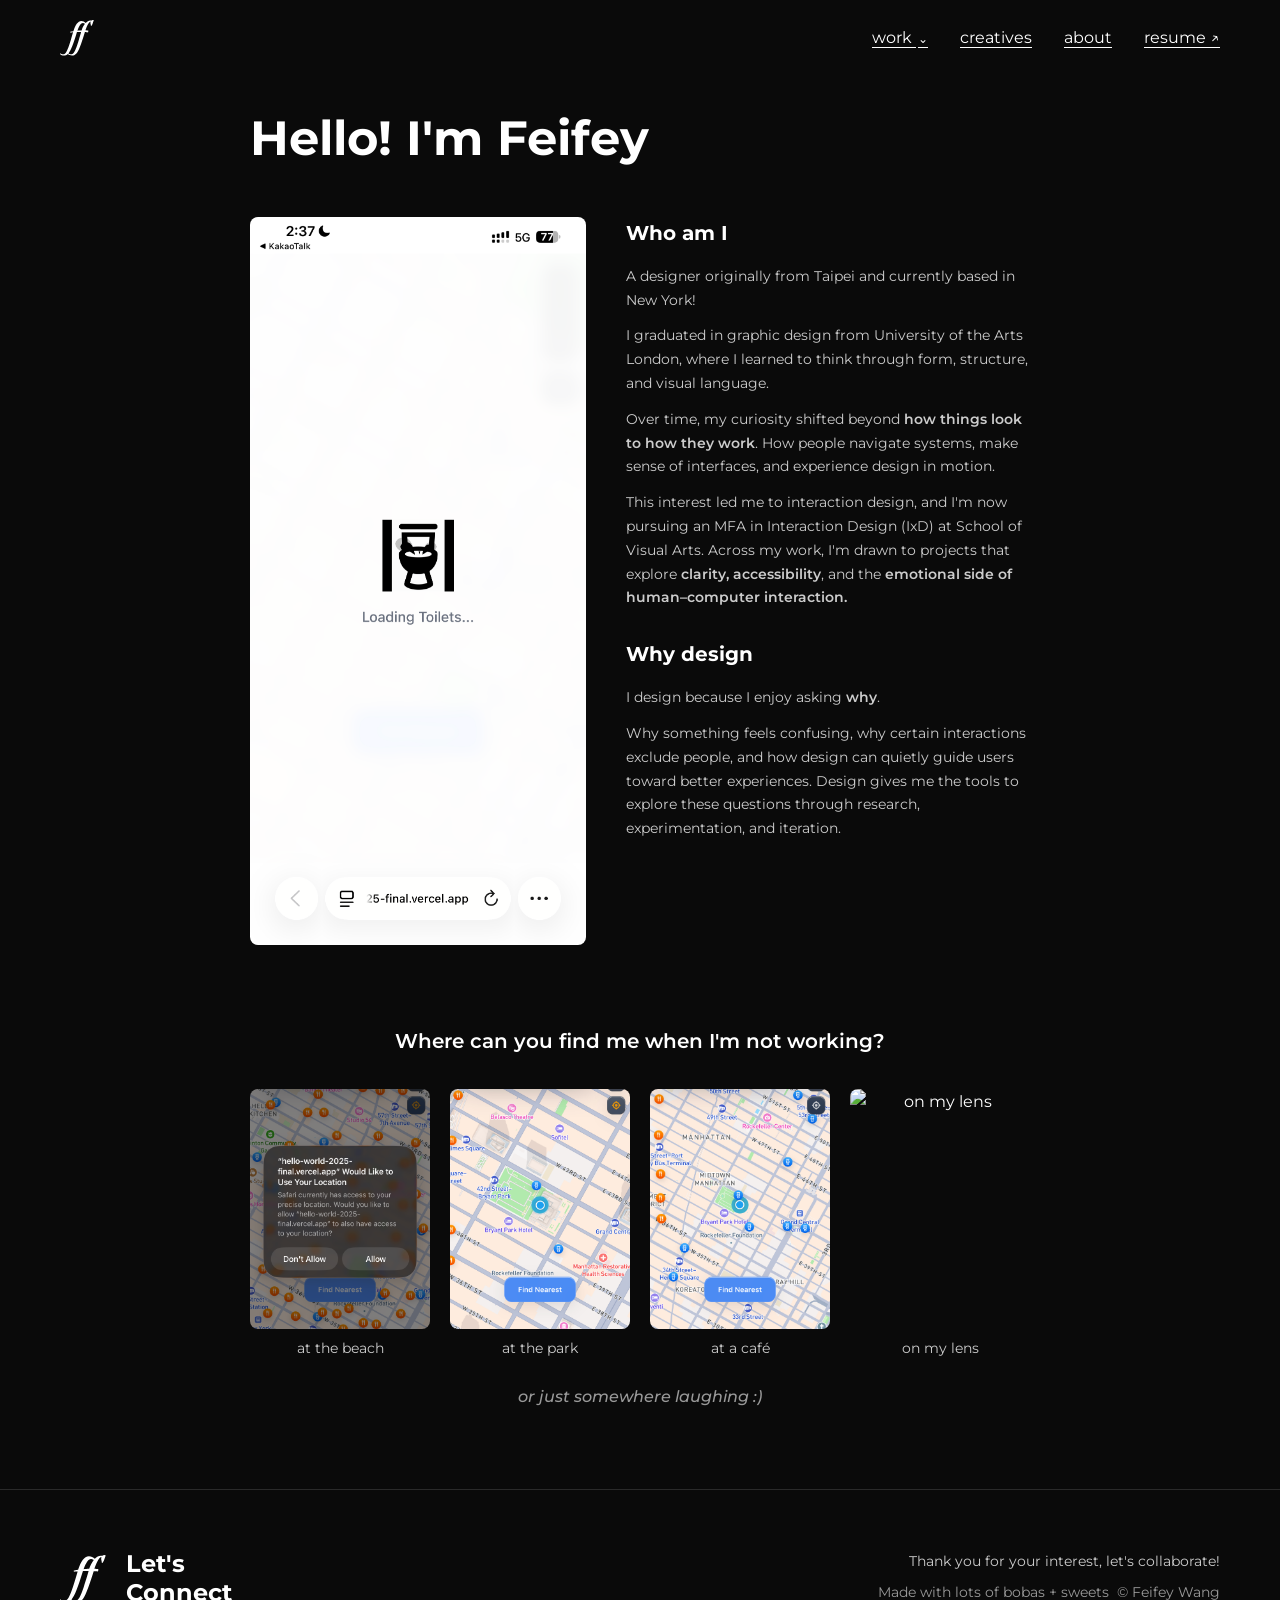
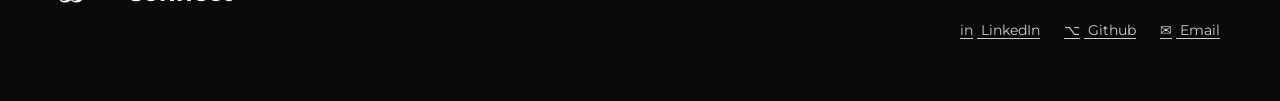
==== about.html @ dd82bda0 "Move site files to repo root for GitHub Pages deployment" ====
<!DOCTYPE html>
<html lang="en">
<head>
  <meta charset="UTF-8">
  <meta name="viewport" content="width=device-width, initial-scale=1.0">
  <title>About — Feifey Wang</title>
  <link rel="icon" href="重用/ff.svg">
  <link rel="apple-touch-icon" href="重用/ff.svg">
  <link rel="preconnect" href="https://fonts.googleapis.com">
  <link rel="preconnect" href="https://fonts.gstatic.com" crossorigin>
  <link href="https://fonts.googleapis.com/css2?family=Montserrat:wght@300;400;500;600;700&display=swap" rel="stylesheet">
  <link rel="stylesheet" href="style.css">
</head>
<body class="page-about">

  <!-- ======================== NAV ======================== -->
  <nav class="nav">
    <a href="index.html" class="nav-logo">
      <img src="重用/ff.svg" alt="Feifey Wang logo">
    </a>
    <div class="nav-links">
      <div class="nav-dropdown">
        <a href="index.html#works" class="nav-link dropdown-trigger">work <span class="dropdown-arrow">&#8964;</span></a>
        <div class="dropdown-menu">
          <div class="dropdown-menu-inner">
            <a href="toiletdeliveryapp.html">Toilet Delivery</a>
            <a href="industrious.html">Industrious</a>
            <a href="wellcomecollection.html">Wellcome Collection</a>
          </div>
        </div>
      </div>
      <a href="creatives.html" class="nav-link">creatives</a>
      <a href="about.html" class="nav-link">about</a>
      <a href="assets/Feifey_Wang_Resume_Interaction.pdf" class="nav-link" target="_blank" rel="noopener noreferrer">resume ↗</a>
    </div>
  </nav>

  <!-- ======================== MAIN ======================== -->
  <main class="about-main">

    <!-- Hero -->
    <section class="about-hero">
      <h1 class="about-hero-title">Hello! I'm Feifey</h1>
      <div class="about-hero-content">
        <div class="about-photo">
          <img src="重用/IMG_4001.PNG" alt="Feifey Wang portrait">
        </div>
        <div class="about-bio">
          <h2 class="about-section-heading">Who am I</h2>
          <p>A designer originally from Taipei and currently based in New York!</p>
          <p>I graduated in graphic design from University of the Arts London, where I learned to think through form, structure, and visual language.</p>
          <p>Over time, my curiosity shifted beyond <strong>how things look to how they work</strong>. How people navigate systems, make sense of interfaces, and experience design in motion.</p>
          <p>This interest led me to interaction design, and I'm now pursuing an MFA in Interaction Design (IxD) at School of Visual Arts. Across my work, I'm drawn to projects that explore <strong>clarity, accessibility</strong>, and the <strong>emotional side of human–computer interaction.</strong></p>

          <h2 class="about-section-heading">Why design</h2>
          <p>I design because I enjoy asking <strong>why</strong>.</p>
          <p>Why something feels confusing, why certain interactions exclude people, and how design can quietly guide users toward better experiences. Design gives me the tools to explore these questions through research, experimentation, and iteration.</p>
        </div>
      </div>
    </section>

    <!-- Where can you find me -->
    <section class="about-lifestyle">
      <h2 class="about-lifestyle-heading">Where can you find me when I'm not working?</h2>
      <div class="about-lifestyle-grid">
        <div class="about-lifestyle-item">
          <img src="重用/IMG_4002.PNG" alt="at the beach">
          <p>at the beach</p>
        </div>
        <div class="about-lifestyle-item">
          <img src="重用/IMG_4004.PNG" alt="at the park">
          <p>at the park</p>
        </div>
        <div class="about-lifestyle-item">
          <img src="重用/IMG_4005.PNG" alt="at a café">
          <p>at a café</p>
        </div>
        <div class="about-lifestyle-item">
          <img src="重用/IMG_4006.PNG" alt="on my lens">
          <p>on my lens</p>
        </div>
      </div>
      <p class="about-lifestyle-tagline">or just somewhere laughing :)</p>
    </section>

  </main>

  <!-- ======================== FOOTER ======================== -->
  <footer class="footer">
    <div class="footer-left">
      <img src="重用/ff.svg" alt="Feifey Wang logo" class="footer-logo">
      <h2 class="footer-heading">Let's<br>Connect</h2>
    </div>
    <div class="footer-right">
      <p class="footer-text">Thank you for your interest, let's collaborate!</p>
      <p class="footer-credit">Made with lots of bobas + sweets &nbsp;© Feifey Wang</p>
      <div class="footer-links">
        <a href="https://www.linkedin.com/in/feifey-wang/" target="_blank" rel="noopener noreferrer">
          <span class="footer-link-icon">in</span> LinkedIn
        </a>
        <a href="https://github.com/feifeywang" target="_blank" rel="noopener noreferrer">
          <span class="footer-link-icon">⌥</span> Github
        </a>
        <a href="mailto:cwang54@sva.edu">
          <span class="footer-link-icon">✉</span> Email
        </a>
      </div>
    </div>
  </footer>

</body>
</html>
---- style.css ----
/* ============================================
   DESIGN SYSTEM — CSS Variables
   ============================================ */

:root {
  --bg-primary: #0a0a0a;
  --bg-secondary: #111111;
  --text-primary: #ffffff;
  --text-secondary: #cccccc;
  --text-muted: #999999;
  --accent-blue: #1a1ab8;
  --accent-blue-hover: #2424d4;
  --link-color: #ffffff;
  --card-bg: #1a1a1a;
  --card-border: #2a2a2a;

  --font-primary: 'Montserrat', sans-serif;
  --radius: 8px;
  --radius-pill: 999px;
  --max-width: 900px;
  --side-padding: 60px;
  --section-gap: 80px;
}


/* ============================================
   RESET & BASE
   ============================================ */

*, *::before, *::after {
  margin: 0;
  padding: 0;
  box-sizing: border-box;
}

html {
  scroll-behavior: smooth;
}

body {
  font-family: var(--font-primary);
  background-color: var(--bg-primary);
  color: var(--text-primary);
  font-size: 16px;
  line-height: 1.6;
  -webkit-font-smoothing: antialiased;
  -moz-osx-font-smoothing: grayscale;
}

a {
  color: var(--link-color);
  text-decoration: none;
}

img {
  max-width: 100%;
  height: auto;
  display: block;
}

strong {
  font-weight: 600;
}


/* ============================================
   NAVIGATION
   ============================================ */

.nav {
  position: fixed;
  top: 0;
  left: 0;
  right: 0;
  z-index: 1000;
  display: flex;
  align-items: center;
  justify-content: space-between;
  padding: 20px var(--side-padding);
  background-color: transparent;
  transition: background-color 0.3s ease;
}

.nav-logo img {
  height: 36px;
  width: auto;
  /* SVG is already white, no filter needed */
}

.nav-links {
  display: flex;
  align-items: center;
  gap: 32px;
}

.nav-link {
  font-size: 16px;
  font-weight: 400;
  color: var(--text-primary);
  text-decoration: underline;
  text-underline-offset: 4px;
  transition: color 0.2s ease;
}

.nav-link:hover {
  color: var(--accent-blue);
}

/* Dropdown */
.nav-dropdown {
  position: relative;
}

.dropdown-trigger {
  cursor: pointer;
}

.dropdown-arrow {
  font-size: 12px;
  margin-left: 2px;
}

.dropdown-menu {
  visibility: hidden;
  opacity: 0;
  position: absolute;
  top: 100%;
  right: 0;
  padding-top: 12px; /* invisible bridge so hover doesn't break */
  z-index: 1001;
  transition: opacity 0.2s ease, visibility 0.2s ease;
}

.dropdown-menu-inner {
  background-color: var(--bg-secondary);
  border: 1px solid var(--card-border);
  border-radius: var(--radius);
  padding: 8px 0;
  min-width: 180px;
}

.nav-dropdown:hover .dropdown-menu {
  visibility: visible;
  opacity: 1;
}

.dropdown-menu a {
  display: block;
  padding: 10px 20px;
  font-size: 14px;
  color: var(--text-primary);
  transition: background-color 0.2s ease;
}

.dropdown-menu a:hover {
  background-color: var(--card-bg);
}


/* ============================================
   HERO
   ============================================ */

.hero {
  min-height: 100vh;
  display: flex;
  align-items: center;
  padding: 0 var(--side-padding);
}

.hero-content {
  max-width: var(--max-width);
  width: 100%;
}

.hero-greeting {
  font-size: 28px;
  font-weight: 400;
  color: var(--text-secondary);
  margin-bottom: 8px;
}

.hero-name {
  font-size: 80px;
  font-weight: 700;
  color: var(--accent-blue);
  line-height: 1.1;
  margin-bottom: 24px;
}

.hero-tagline {
  font-size: 30px;
  font-weight: 400;
  color: var(--text-primary);
  margin-bottom: 20px;
  line-height: 1.4;
}

.hero-description {
  font-size: 24px;
  font-weight: 300;
  color: var(--text-secondary);
  line-height: 1.5;
}


/* ============================================
   WORKS / PROJECT CARDS
   ============================================ */

.works {
  max-width: var(--max-width);
  margin: 0 auto;
  padding: 0 var(--side-padding) var(--section-gap);
  display: flex;
  flex-direction: column;
  gap: var(--section-gap);
}

.project-card {
  display: grid;
  grid-template-columns: 60% 1fr;
  gap: 60px;
  align-items: center;
}

.project-card-image img {
  width: 100%;
  border-radius: var(--radius);
  transition: transform 0.3s ease;
}

.project-card-image:hover img {
  transform: scale(1.02);
}

.project-card-info {
  display: flex;
  flex-direction: column;
  gap: 12px;
}

.project-card-title a {
  font-size: 32px;
  font-weight: 700;
  color: var(--accent-blue);
  text-decoration: none;
  transition: opacity 0.2s ease;
}

.project-card-title a:hover {
  opacity: 0.8;
}

.project-card-description {
  font-size: 14px;
  font-weight: 400;
  color: var(--text-secondary);
  line-height: 1.7;
}

.project-card-meta {
  font-size: 14px;
  font-weight: 500;
  color: var(--text-muted);
}

.project-card-link {
  font-size: 14px;
  font-weight: 500;
  color: var(--text-primary);
  text-decoration: none;
  transition: opacity 0.2s ease;
}

.project-card-link:hover {
  opacity: 0.7;
}


/* ============================================
   FOOTER
   ============================================ */

.footer {
  display: flex;
  justify-content: space-between;
  align-items: flex-start;
  padding: 60px var(--side-padding);
  border-top: 1px solid var(--card-border);
}

.footer-left {
  display: flex;
  align-items: center;
  gap: 20px;
}

.footer-logo {
  height: 48px;
  width: auto;
  /* SVG is already white, no filter needed */
}

.footer-heading {
  font-size: 24px;
  font-weight: 700;
  line-height: 1.2;
}

.footer-right {
  text-align: right;
  display: flex;
  flex-direction: column;
  gap: 8px;
}

.footer-text {
  font-size: 14px;
  font-weight: 400;
  color: var(--text-secondary);
}

.footer-credit {
  font-size: 14px;
  font-weight: 400;
  color: var(--text-muted);
}

.footer-links {
  display: flex;
  gap: 24px;
  justify-content: flex-end;
  margin-top: 8px;
}

.footer-links a {
  font-size: 14px;
  font-weight: 400;
  color: var(--text-secondary);
  text-decoration: underline;
  text-underline-offset: 3px;
  transition: color 0.2s ease;
}

.footer-links a:hover {
  color: var(--text-primary);
}

.footer-link-icon {
  margin-right: 4px;
}


/* ============================================
   ABOUT PAGE
   ============================================ */

.page-about {
  display: flex;
  flex-direction: column;
  min-height: 100vh;
}

.about-main {
  flex: 1;
  padding-top: 100px;
}

.about-hero {
  max-width: var(--max-width);
  margin: 0 auto;
  padding: 0 var(--side-padding) var(--section-gap);
}

.about-hero-title {
  font-size: 48px;
  font-weight: 700;
  margin-bottom: 40px;
}

.about-hero-content {
  display: grid;
  grid-template-columns: 1fr 1.2fr;
  gap: 40px;
  align-items: start;
}

.about-photo img {
  width: 100%;
  border-radius: var(--radius);
}

.about-bio {
  display: flex;
  flex-direction: column;
  gap: 12px;
}

.about-bio p {
  font-size: 14px;
  color: var(--text-secondary);
  line-height: 1.7;
}

.about-section-heading {
  font-size: 20px;
  font-weight: 700;
  color: var(--text-primary);
  margin-top: 16px;
  margin-bottom: 4px;
}

.about-section-heading:first-child {
  margin-top: 0;
}

/* Lifestyle section */
.about-lifestyle {
  max-width: var(--max-width);
  margin: 0 auto;
  padding: 0 var(--side-padding) var(--section-gap);
  text-align: center;
}

.about-lifestyle-heading {
  font-size: 20px;
  font-weight: 600;
  margin-bottom: 32px;
}

.about-lifestyle-grid {
  display: grid;
  grid-template-columns: repeat(4, 1fr);
  gap: 20px;
  margin-bottom: 24px;
}

.about-lifestyle-item img {
  width: 100%;
  aspect-ratio: 3 / 4;
  object-fit: cover;
  border-radius: var(--radius);
  margin-bottom: 8px;
}

.about-lifestyle-item p {
  font-size: 14px;
  color: var(--text-secondary);
}

.about-lifestyle-tagline {
  font-size: 16px;
  font-weight: 500;
  color: var(--text-muted);
  font-style: italic;
}


/* ============================================
   CASE STUDY — SHARED STYLES
   ============================================ */

.page-casestudy {
  display: flex;
  flex-direction: column;
  min-height: 100vh;
}

.casestudy-body {
  display: flex;
  position: relative;
}

.casestudy-main {
  flex: 1;
  min-width: 0;
}

/* ============================================
   TABLE OF CONTENTS (scroll-spy sidebar)
   ============================================ */

.cs-toc {
  width: 180px;
  flex-shrink: 0;
  position: relative;
  display: none; /* hidden by default, shown on large screens */
}

.cs-toc-inner {
  position: sticky;
  top: 100px;
  max-height: calc(100vh - 140px);
  overflow-y: auto;
  padding: 0 16px 0 24px;
}

.cs-toc-inner::-webkit-scrollbar {
  width: 0;
}

.cs-toc-list {
  list-style: none;
  padding: 0;
  margin: 0;
  border-left: 1px solid #333;
}

.cs-toc-item {
  padding: 6px 0 6px 16px;
  position: relative;
}

.cs-toc-item a {
  font-size: 11px;
  font-weight: 400;
  color: #666;
  text-decoration: none;
  line-height: 1.35;
  display: block;
  transition: color 0.2s ease;
}

.cs-toc-item a:hover {
  color: var(--text-primary);
}

.cs-toc-item.active {
  border-left: 2px solid var(--accent-blue);
  margin-left: -1px;
}

.cs-toc-item.active a {
  color: var(--accent-blue);
  font-weight: 600;
}

@media (min-width: 1200px) {
  .cs-toc {
    display: block;
  }
}

/* Case Study Hero */
.cs-hero {
  position: relative;
  padding: 120px var(--side-padding) 60px;
  overflow: hidden;
}

.cs-hero-inner {
  max-width: var(--max-width);
  margin: 0 auto;
  display: grid;
  grid-template-columns: 1fr 1.2fr;
  gap: 40px;
  align-items: center;
}

.cs-hero-text h1 {
  font-size: 48px;
  font-weight: 700;
  line-height: 1.1;
  margin-bottom: 8px;
}

.cs-hero-subtitle {
  font-size: 20px;
  font-weight: 400;
  color: var(--text-secondary);
  margin-bottom: 16px;
}

.cs-hero-description {
  font-size: 14px;
  color: var(--text-secondary);
  line-height: 1.7;
}

.cs-hero-image img {
  width: 100%;
  border-radius: var(--radius);
}

/* Meta Grid */
.cs-meta {
  max-width: var(--max-width);
  margin: 0 auto;
  padding: 40px var(--side-padding);
  display: grid;
  grid-template-columns: repeat(4, 1fr);
  gap: 24px;
}

.cs-meta-5col {
  grid-template-columns: repeat(5, 1fr);
}

.cs-meta-label {
  font-size: 14px;
  font-weight: 600;
  color: var(--accent-blue);
  text-transform: uppercase;
  margin-bottom: 8px;
}

.cs-meta-value {
  font-size: 14px;
  color: var(--text-primary);
  line-height: 1.6;
}

/* Contribution Cards */
.cs-contributions {
  max-width: var(--max-width);
  margin: 0 auto;
  padding: 40px var(--side-padding) var(--section-gap);
}

.cs-contributions h2 {
  font-size: 24px;
  font-weight: 700;
  margin-bottom: 24px;
}

.cs-contributions-grid {
  display: grid;
  grid-template-columns: repeat(3, 1fr);
  gap: 16px;
}

.cs-contribution-card {
  background-color: var(--card-bg);
  border-radius: var(--radius);
  padding: 24px;
}

.cs-contribution-card p {
  font-size: 14px;
  color: var(--text-secondary);
  line-height: 1.6;
}

/* Blue Banner */
.cs-banner {
  background-color: var(--accent-blue);
  padding: 60px var(--side-padding);
  text-align: center;
}

.cs-banner h2 {
  font-size: 32px;
  font-weight: 700;
  color: var(--text-primary);
  max-width: var(--max-width);
  margin: 0 auto;
  line-height: 1.3;
}

.cs-banner p {
  font-size: 16px;
  color: var(--text-secondary);
  max-width: var(--max-width);
  margin: 8px auto 0;
}

/* Content Section */
.cs-section {
  max-width: var(--max-width);
  margin: 0 auto;
  padding: var(--section-gap) var(--side-padding);
}

.cs-section h2 {
  font-size: 28px;
  font-weight: 700;
  margin-bottom: 16px;
}

.cs-section h3 {
  font-size: 20px;
  font-weight: 700;
  margin-bottom: 12px;
}

.cs-section p {
  font-size: 16px;
  color: var(--text-secondary);
  line-height: 1.7;
  margin-bottom: 16px;
}

.cs-section p:last-child {
  margin-bottom: 0;
}

/* Two-column layout (text + image) */
.cs-two-col {
  display: grid;
  grid-template-columns: 1fr 1.2fr;
  gap: 40px;
  align-items: center;
  margin-bottom: 40px;
}

.cs-two-col-reverse {
  grid-template-columns: 1.2fr 1fr;
}

.cs-two-col img {
  width: 100%;
  border-radius: var(--radius);
}

/* Quote block */
.cs-quote {
  display: flex;
  gap: 24px;
  align-items: flex-start;
  padding: 32px 0;
}

.cs-quote-avatar {
  width: 64px;
  height: 64px;
  border-radius: 50%;
  background-color: var(--card-bg);
  flex-shrink: 0;
}

.cs-quote-text {
  font-size: 14px;
  color: var(--text-secondary);
  line-height: 1.7;
}

.cs-quote-name {
  font-size: 14px;
  font-weight: 600;
  color: var(--text-primary);
  margin-bottom: 8px;
}

/* Stats / Pie Charts */
.cs-stats-row {
  display: grid;
  grid-template-columns: repeat(3, 1fr);
  gap: 32px;
  text-align: center;
  margin: 40px 0;
}

.cs-stat-item {
  display: flex;
  flex-direction: column;
  align-items: center;
  gap: 12px;
}

.cs-pie {
  width: 140px;
  height: 140px;
  border-radius: 50%;
  position: relative;
  display: flex;
  align-items: center;
  justify-content: center;
}

.cs-pie-label {
  font-size: 18px;
  font-weight: 700;
  color: var(--accent-blue);
}

.cs-stat-caption {
  font-size: 14px;
  font-weight: 600;
  color: var(--text-primary);
}

/* Pain point blocks */
.cs-pain-points {
  display: flex;
  flex-direction: column;
  gap: 12px;
}

.cs-pain-point {
  background: linear-gradient(135deg, #333 0%, #555 100%);
  border-radius: var(--radius);
  padding: 20px 24px;
  text-align: center;
  font-size: 16px;
  font-weight: 500;
}

.cs-pain-point:last-child {
  background: linear-gradient(135deg, #8b0000 0%, #b22222 100%);
}

/* Design Principles */
.cs-principles {
  display: grid;
  grid-template-columns: repeat(3, 1fr);
  gap: 24px;
  margin: 32px 0;
}

.cs-principle h4 {
  font-size: 16px;
  font-weight: 700;
  margin-bottom: 8px;
}

.cs-principle p {
  font-size: 14px;
  color: var(--text-secondary);
}

/* Feature blocks */
.cs-feature {
  display: grid;
  grid-template-columns: 1fr 1.2fr;
  gap: 40px;
  align-items: center;
  padding: 40px 0;
}

.cs-feature-reverse {
  grid-template-columns: 1.2fr 1fr;
}

.cs-feature h3 {
  font-size: 20px;
  font-weight: 700;
  margin-bottom: 12px;
}

.cs-feature p {
  font-size: 14px;
  color: var(--text-secondary);
  line-height: 1.7;
}

.cs-feature img {
  width: 100%;
  border-radius: var(--radius);
}

/* Image placeholder */
.cs-image-full {
  margin: 32px 0;
}

.cs-image-full img {
  width: 100%;
  border-radius: var(--radius);
}

.cs-image-caption {
  font-size: 13px;
  color: var(--text-muted);
  text-align: center;
  margin-top: 8px;
}

/* Findings / Theme cards */
.cs-themes {
  display: grid;
  grid-template-columns: repeat(3, 1fr);
  gap: 16px;
  margin: 32px 0;
}

.cs-theme-card {
  background-color: var(--card-bg);
  border-radius: var(--radius);
  padding: 24px;
}

.cs-theme-card h4 {
  font-size: 16px;
  font-weight: 700;
  margin-bottom: 12px;
}

.cs-theme-card .cs-theme-label {
  font-size: 12px;
  color: var(--text-muted);
  margin-bottom: 4px;
}

.cs-theme-card p {
  font-size: 14px;
  color: var(--text-secondary);
  line-height: 1.6;
  margin-bottom: 8px;
}

/* Recommendation section */
.cs-recommendation {
  padding: var(--section-gap) 0;
}

.cs-recommendation h3 {
  font-size: 24px;
  font-weight: 700;
  margin-bottom: 12px;
}

.cs-recommendation > p {
  font-size: 16px;
  color: var(--text-secondary);
  margin-bottom: 24px;
}

/* What Changes / Why / Signals table */
.cs-eval-table {
  display: grid;
  grid-template-columns: repeat(3, 1fr);
  gap: 16px;
  margin-top: 24px;
  padding: 20px;
  background-color: var(--card-bg);
  border-radius: var(--radius);
}

.cs-eval-col h4 {
  font-size: 14px;
  font-weight: 600;
  color: var(--text-primary);
  margin-bottom: 8px;
}

.cs-eval-col p, .cs-eval-col li {
  font-size: 13px;
  color: var(--text-secondary);
  line-height: 1.6;
}

.cs-eval-col ul {
  list-style: disc;
  padding-left: 16px;
}

.cs-eval-col li {
  margin-bottom: 4px;
}

/* Outcomes grid */
.cs-outcomes {
  display: grid;
  grid-template-columns: repeat(2, 1fr);
  gap: 16px;
  margin: 24px 0;
}

.cs-outcome-card {
  background-color: var(--card-bg);
  border-radius: var(--radius);
  padding: 24px;
}

.cs-outcome-card h4 {
  font-size: 16px;
  font-weight: 700;
  margin-bottom: 8px;
}

.cs-outcome-card p {
  font-size: 14px;
  color: var(--text-secondary);
}

/* Next steps grid */
.cs-next-steps {
  display: grid;
  grid-template-columns: repeat(2, 1fr);
  gap: 24px;
  margin: 24px 0;
}

.cs-next-step h4 {
  font-size: 16px;
  font-weight: 600;
  margin-bottom: 8px;
}

.cs-next-step p {
  font-size: 14px;
  color: var(--text-secondary);
  line-height: 1.6;
}

/* Takeaway cards */
.cs-takeaways {
  max-width: var(--max-width);
  margin: 0 auto;
  padding: 40px var(--side-padding) var(--section-gap);
}

.cs-takeaways h2 {
  font-size: 24px;
  font-weight: 700;
  margin-bottom: 24px;
}

.cs-takeaways-grid {
  display: grid;
  grid-template-columns: repeat(3, 1fr);
  gap: 16px;
}

.cs-takeaway-card {
  background-color: var(--card-bg);
  border-radius: var(--radius);
  padding: 24px;
}

.cs-takeaway-card p {
  font-size: 14px;
  color: var(--text-secondary);
  line-height: 1.6;
}

/* View Prototype Button */
.cs-cta {
  text-align: center;
  padding: 40px 0;
}

.cs-cta-button {
  display: inline-block;
  background-color: var(--accent-blue);
  color: var(--text-primary);
  font-size: 16px;
  font-weight: 600;
  padding: 16px 48px;
  border-radius: var(--radius-pill);
  text-decoration: none;
  transition: background-color 0.2s ease;
}

.cs-cta-button:hover {
  background-color: var(--accent-blue-hover);
}

.cs-supporting {
  text-align: center;
  margin-top: 16px;
}

.cs-supporting h3 {
  font-size: 16px;
  font-weight: 700;
  margin-bottom: 8px;
}

.cs-supporting a {
  font-size: 14px;
  color: var(--accent-blue);
  text-decoration: underline;
}


/* ============================================
   CREATIVES PAGE
   ============================================ */

.page-creatives {
  display: flex;
  flex-direction: column;
  min-height: 100vh;
}

.creatives-main {
  flex: 1;
  padding-top: 100px;
}

.creatives-section {
  max-width: var(--max-width);
  margin: 0 auto;
  padding: 0 var(--side-padding) var(--section-gap);
}

.creatives-section-header {
  display: grid;
  grid-template-columns: 1fr 2fr;
  gap: 40px;
  align-items: start;
  margin-bottom: 32px;
}

.creatives-section-header h2 {
  font-size: 36px;
  font-weight: 700;
}

.creatives-section-header p {
  font-size: 14px;
  color: var(--text-secondary);
  line-height: 1.7;
  margin-bottom: 8px;
}

.creatives-grid {
  display: grid;
  grid-template-columns: repeat(3, 1fr);
  gap: 12px;
}

.creatives-grid img {
  width: 100%;
  border-radius: var(--radius);
  aspect-ratio: 1;
  object-fit: cover;
}

.creatives-grid-wide img {
  aspect-ratio: auto;
}


/* ============================================
   RESPONSIVE — TABLET (768px)
   ============================================ */

@media (max-width: 768px) {
  :root {
    --side-padding: 32px;
    --section-gap: 60px;
  }

  .hero-name {
    font-size: 56px;
  }

  .hero-tagline {
    font-size: 24px;
  }

  .hero-description {
    font-size: 20px;
  }

  .project-card {
    grid-template-columns: 1fr;
    gap: 24px;
  }

  .footer {
    flex-direction: column;
    gap: 32px;
  }

  .footer-right {
    text-align: left;
  }

  .footer-links {
    justify-content: flex-start;
  }

  /* About */
  .about-hero-content {
    grid-template-columns: 1fr;
  }

  .about-lifestyle-grid {
    grid-template-columns: repeat(2, 1fr);
  }

  /* Case Study */
  .cs-hero-inner {
    grid-template-columns: 1fr;
  }

  .cs-meta {
    grid-template-columns: repeat(2, 1fr);
  }

  .cs-meta-5col {
    grid-template-columns: repeat(2, 1fr);
  }

  .cs-contributions-grid {
    grid-template-columns: 1fr;
  }

  .cs-two-col, .cs-two-col-reverse,
  .cs-feature, .cs-feature-reverse {
    grid-template-columns: 1fr;
  }

  .cs-stats-row {
    grid-template-columns: repeat(2, 1fr);
  }

  .cs-principles {
    grid-template-columns: 1fr;
  }

  .cs-themes {
    grid-template-columns: 1fr;
  }

  .cs-eval-table {
    grid-template-columns: 1fr;
  }

  .cs-takeaways-grid {
    grid-template-columns: 1fr;
  }

  .cs-outcomes {
    grid-template-columns: 1fr;
  }

  .cs-next-steps {
    grid-template-columns: 1fr;
  }

  /* Creatives */
  .creatives-section-header {
    grid-template-columns: 1fr;
  }

  .creatives-grid {
    grid-template-columns: repeat(2, 1fr);
  }
}


/* ============================================
   RESPONSIVE — MOBILE (480px)
   ============================================ */

@media (max-width: 480px) {
  :root {
    --side-padding: 20px;
    --section-gap: 48px;
  }

  .nav {
    padding: 16px var(--side-padding);
  }

  .nav-logo img {
    height: 28px;
  }

  .nav-links {
    gap: 20px;
  }

  .nav-link {
    font-size: 14px;
  }

  .hero-name {
    font-size: 42px;
  }

  .hero-tagline {
    font-size: 20px;
  }

  .hero-description {
    font-size: 18px;
  }

  .project-card-title a {
    font-size: 24px;
  }

  .footer-heading {
    font-size: 20px;
  }

  .footer-links {
    flex-direction: column;
    gap: 12px;
  }
}
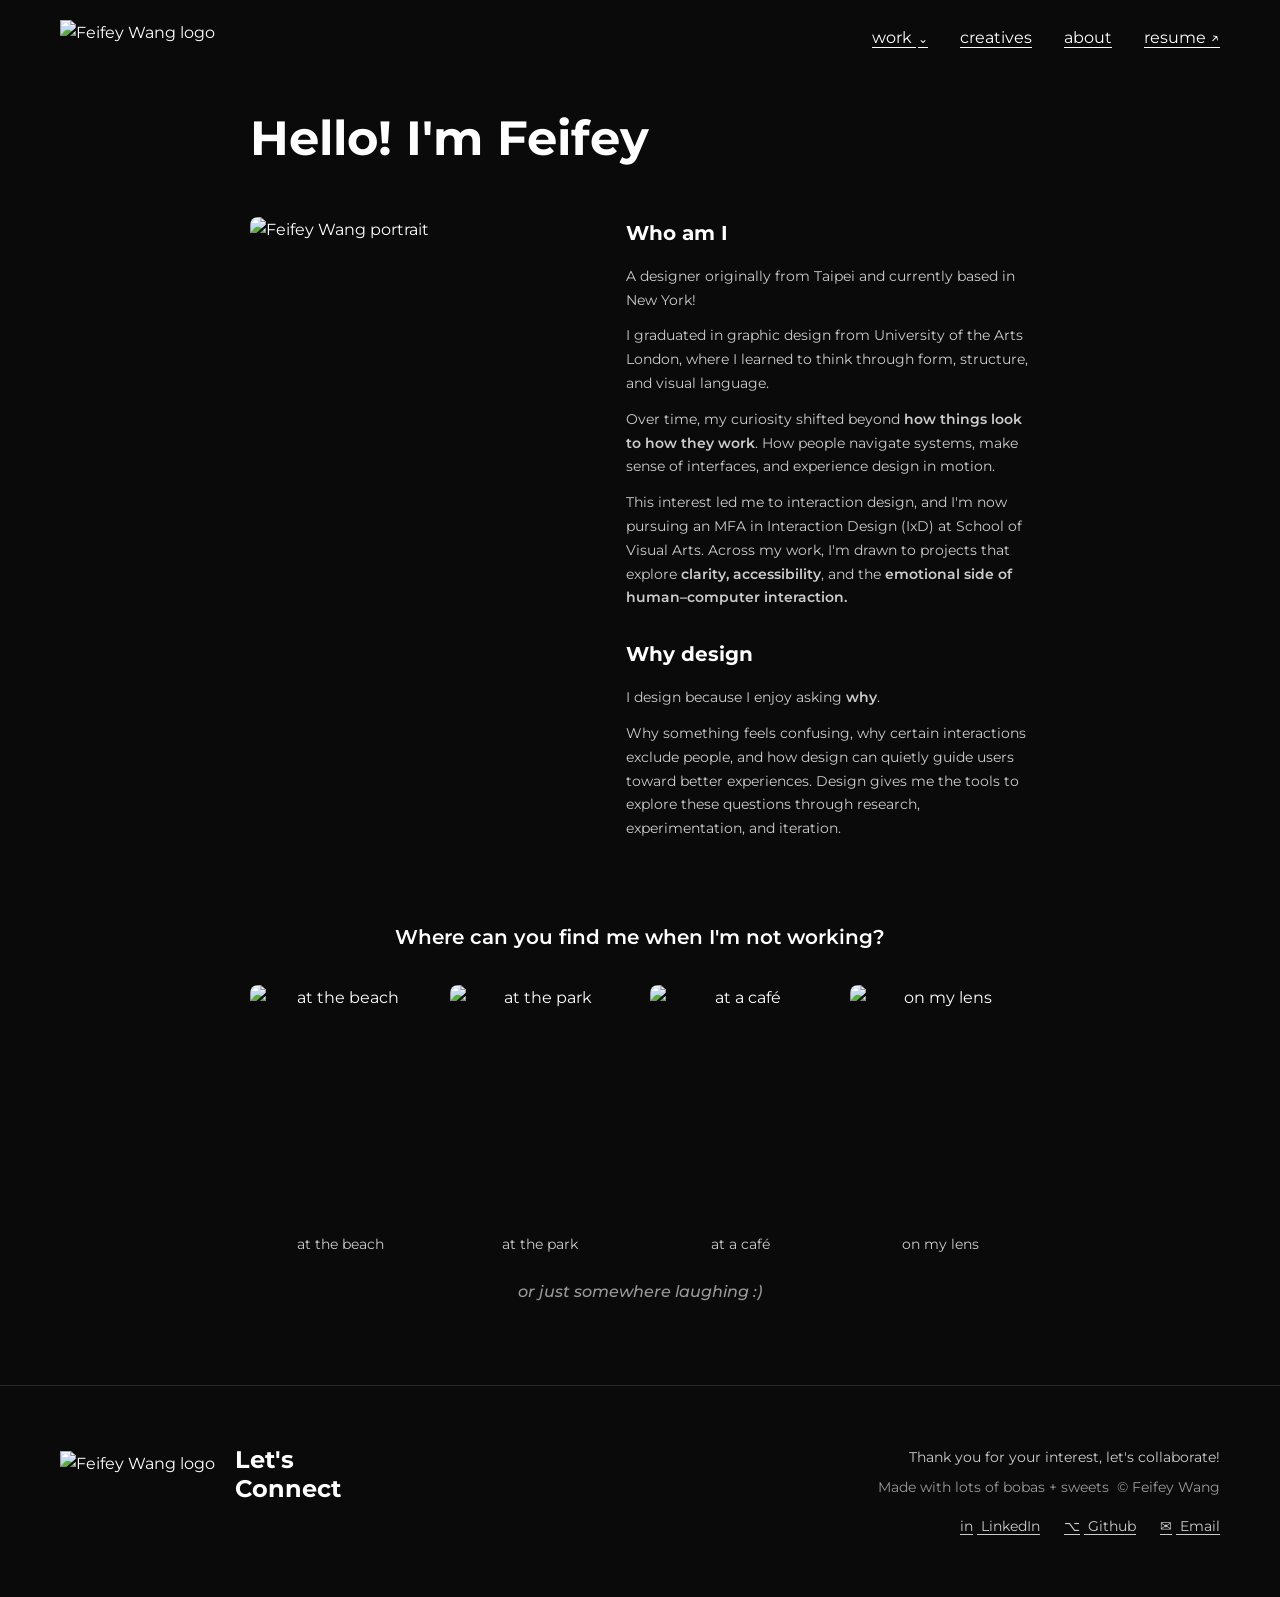
==== commit d9d7d2ef: "Website Structure Update" ====
--- a/about.html
+++ b/about.html
@@ -4,8 +4,8 @@
   <meta charset="UTF-8">
   <meta name="viewport" content="width=device-width, initial-scale=1.0">
   <title>About — Feifey Wang</title>
-  <link rel="icon" href="重用/ff.svg">
-  <link rel="apple-touch-icon" href="重用/ff.svg">
+  <link rel="icon" href="assets/images/common/logo-ff.svg">
+  <link rel="apple-touch-icon" href="assets/images/common/logo-ff.svg">
   <link rel="preconnect" href="https://fonts.googleapis.com">
   <link rel="preconnect" href="https://fonts.gstatic.com" crossorigin>
   <link href="https://fonts.googleapis.com/css2?family=Montserrat:wght@300;400;500;600;700&display=swap" rel="stylesheet">
@@ -16,7 +16,7 @@
   <!-- ======================== NAV ======================== -->
   <nav class="nav">
     <a href="index.html" class="nav-logo">
-      <img src="重用/ff.svg" alt="Feifey Wang logo">
+      <img src="assets/images/common/logo-ff.svg" alt="Feifey Wang logo">
     </a>
     <div class="nav-links">
       <div class="nav-dropdown">
@@ -43,7 +43,7 @@
       <h1 class="about-hero-title">Hello! I'm Feifey</h1>
       <div class="about-hero-content">
         <div class="about-photo">
-          <img src="重用/IMG_4001.PNG" alt="Feifey Wang portrait">
+          <img src="assets/images/about/portrait.jpg" alt="Feifey Wang portrait">
         </div>
         <div class="about-bio">
           <h2 class="about-section-heading">Who am I</h2>
@@ -64,19 +64,19 @@
       <h2 class="about-lifestyle-heading">Where can you find me when I'm not working?</h2>
       <div class="about-lifestyle-grid">
         <div class="about-lifestyle-item">
-          <img src="重用/IMG_4002.PNG" alt="at the beach">
+          <img src="assets/images/about/lifestyle-beach.jpg" alt="at the beach">
           <p>at the beach</p>
         </div>
         <div class="about-lifestyle-item">
-          <img src="重用/IMG_4004.PNG" alt="at the park">
+          <img src="assets/images/about/lifestyle-park.jpg" alt="at the park">
           <p>at the park</p>
         </div>
         <div class="about-lifestyle-item">
-          <img src="重用/IMG_4005.PNG" alt="at a café">
+          <img src="assets/images/about/lifestyle-cafe.jpg" alt="at a café">
           <p>at a café</p>
         </div>
         <div class="about-lifestyle-item">
-          <img src="重用/IMG_4006.PNG" alt="on my lens">
+          <img src="assets/images/about/lifestyle-lens.jpg" alt="on my lens">
           <p>on my lens</p>
         </div>
       </div>
@@ -88,7 +88,7 @@
   <!-- ======================== FOOTER ======================== -->
   <footer class="footer">
     <div class="footer-left">
-      <img src="重用/ff.svg" alt="Feifey Wang logo" class="footer-logo">
+      <img src="assets/images/common/logo-ff.svg" alt="Feifey Wang logo" class="footer-logo">
       <h2 class="footer-heading">Let's<br>Connect</h2>
     </div>
     <div class="footer-right">
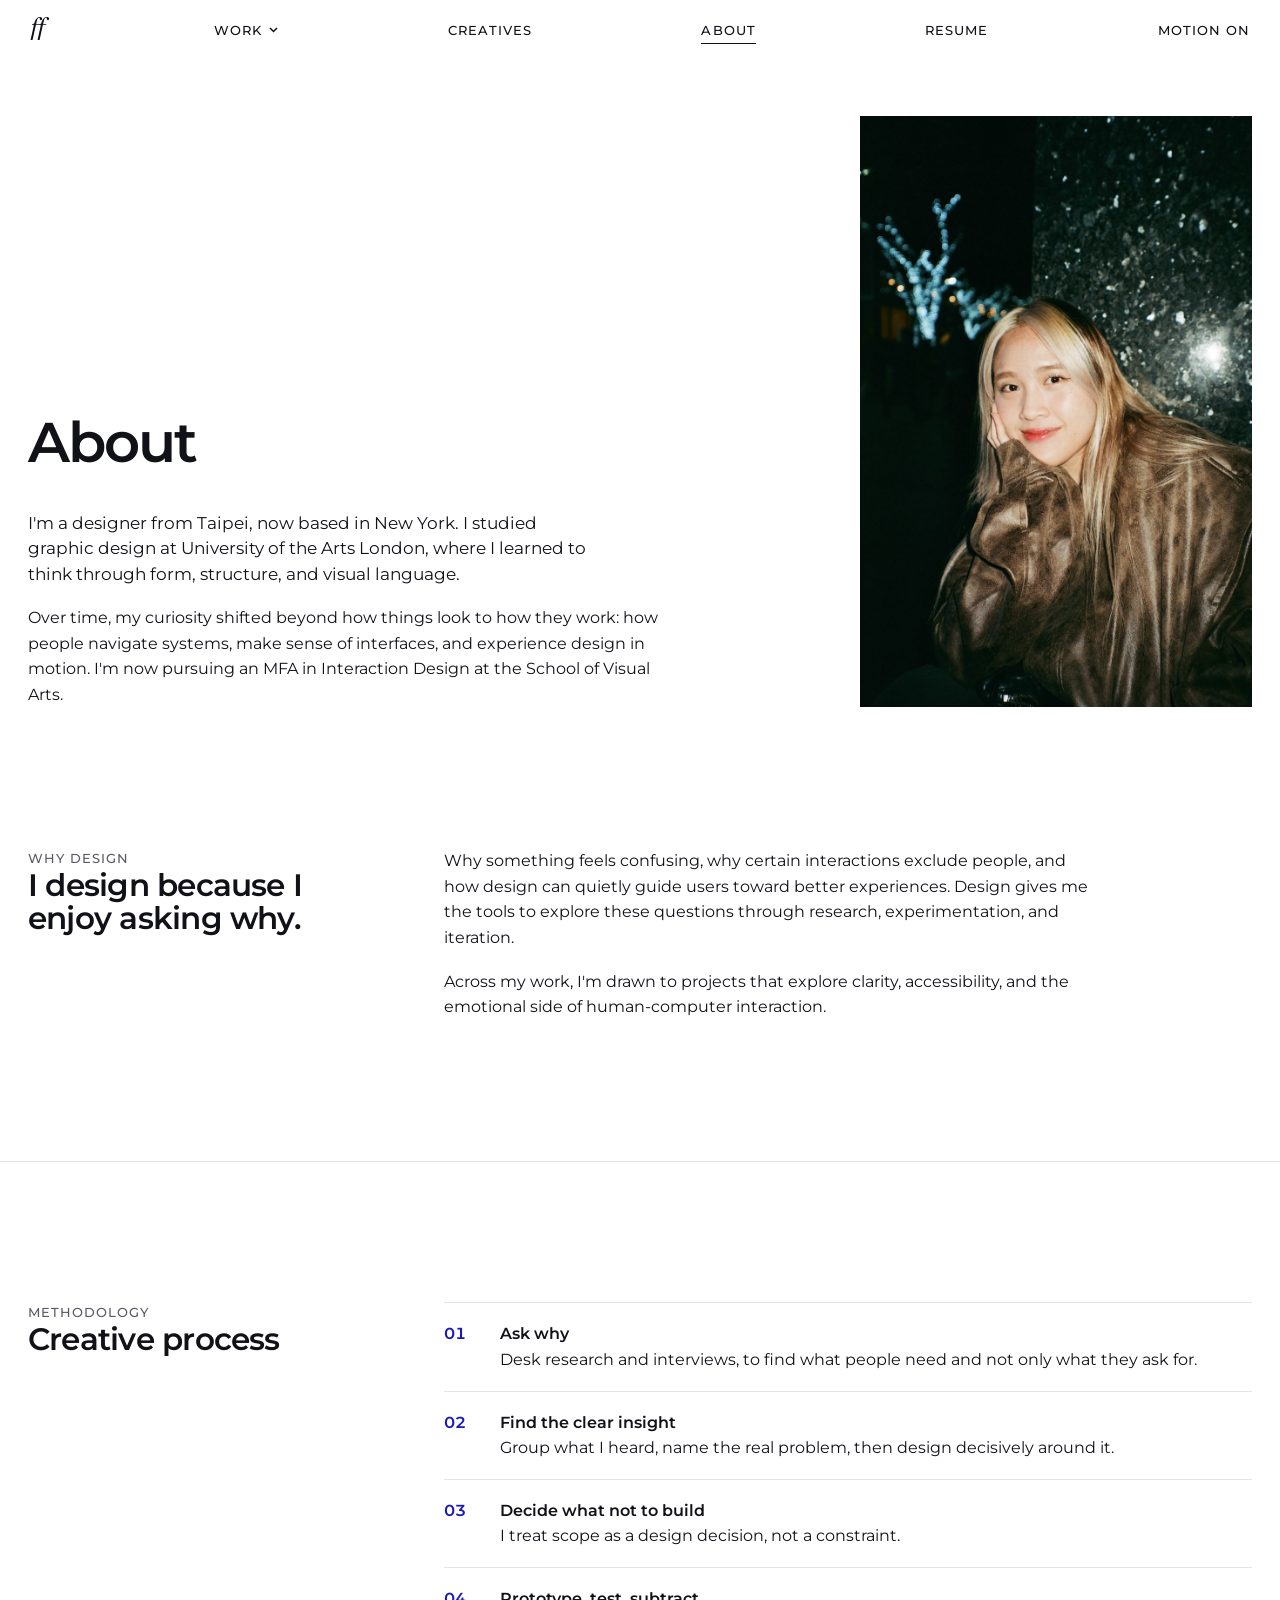
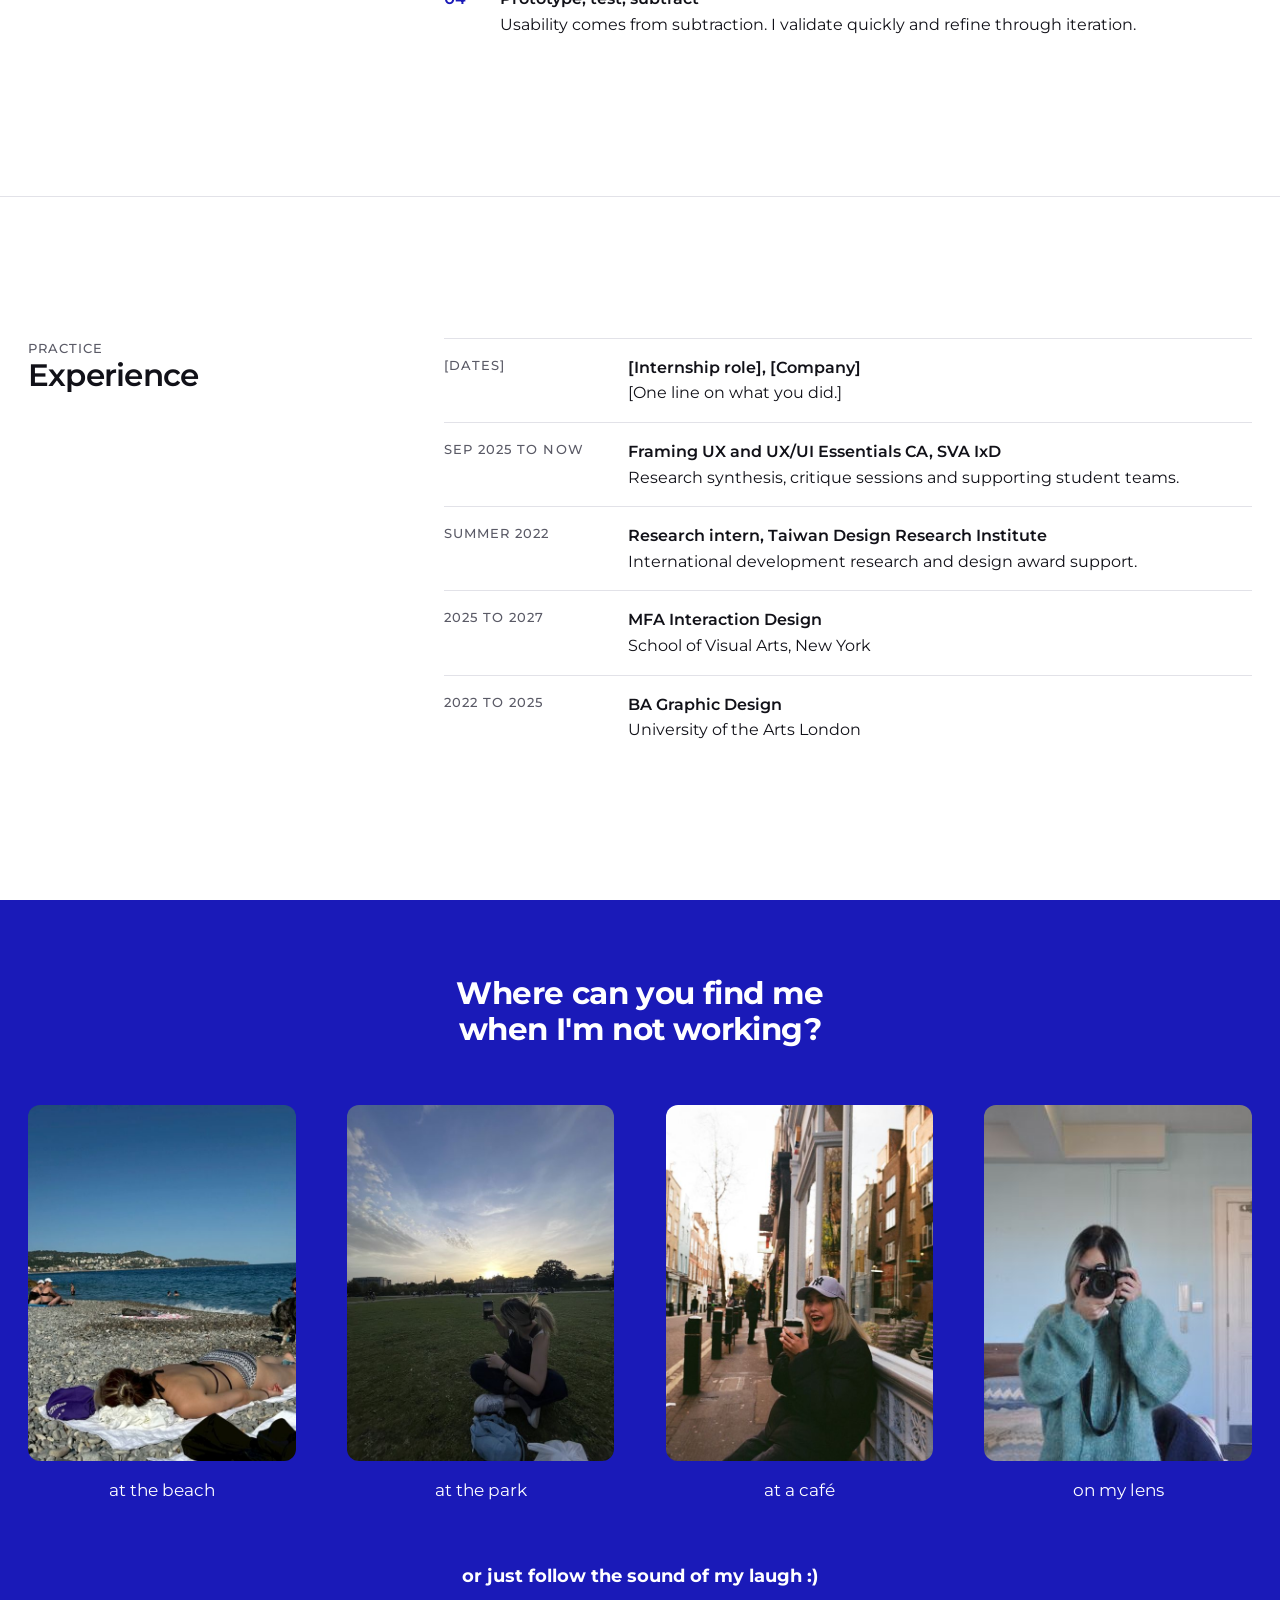
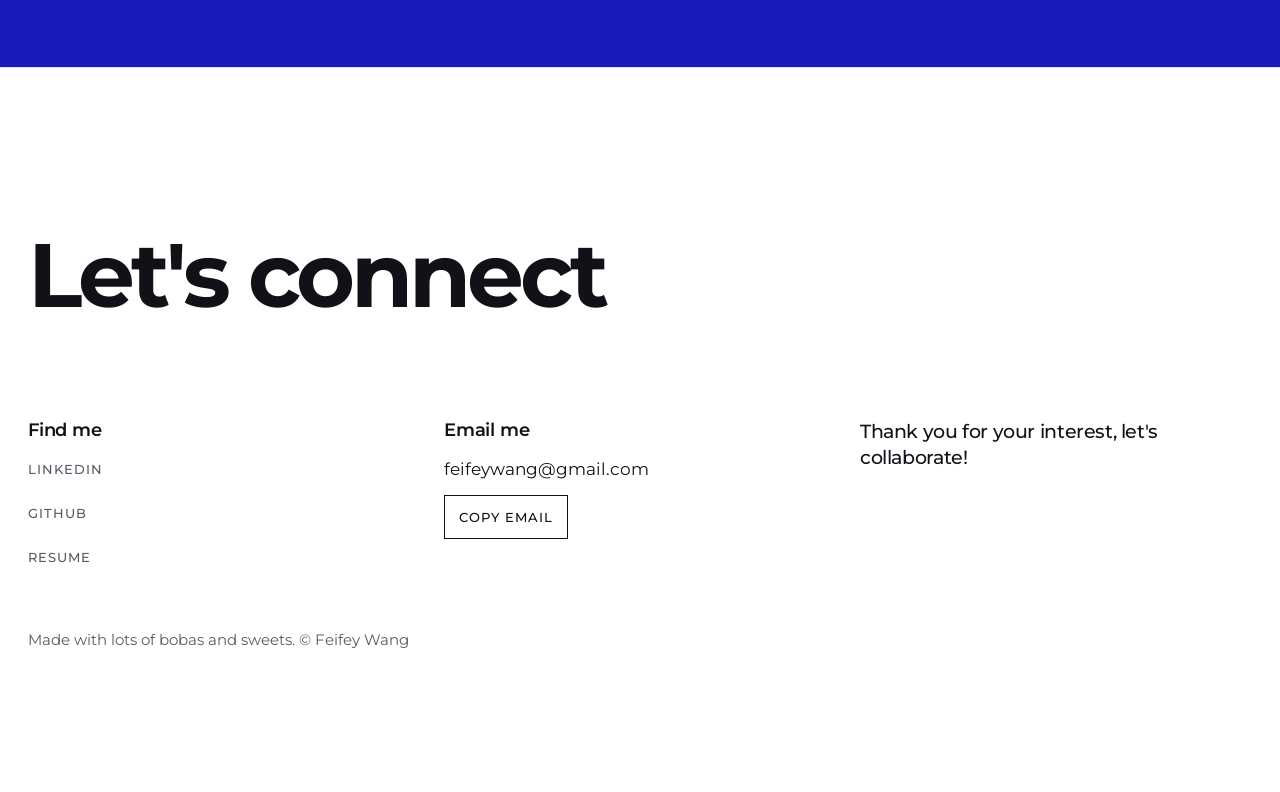
==== commit f16c650d: "Redesign the portfolio as a clean multi-page site - Rebuild Home, About, Creatives and the case stud" ====
--- a/about.html
+++ b/about.html
@@ -2,111 +2,124 @@
 <html lang="en">
 <head>
   <meta charset="UTF-8">
-  <meta name="viewport" content="width=device-width, initial-scale=1.0">
-  <title>About — Feifey Wang</title>
+  <meta name="viewport" content="width=device-width, initial-scale=1.0, viewport-fit=cover">
+  <title>About, Feifey Wang</title>
+  <meta name="description" content="About Feifey Wang: background, creative process and experience.">
   <link rel="icon" href="assets/images/common/logo-ff.svg">
   <link rel="apple-touch-icon" href="assets/images/common/logo-ff.svg">
   <link rel="preconnect" href="https://fonts.googleapis.com">
   <link rel="preconnect" href="https://fonts.gstatic.com" crossorigin>
-  <link href="https://fonts.googleapis.com/css2?family=Montserrat:wght@300;400;500;600;700&display=swap" rel="stylesheet">
+  <link href="https://fonts.googleapis.com/css2?family=Montserrat:wght@400;500;600;700&family=Instrument+Serif:ital@1&display=swap" rel="stylesheet">
   <link rel="stylesheet" href="style.css">
+  <script>(function(){var m=!matchMedia('(prefers-reduced-motion: reduce)').matches;try{var s=localStorage.getItem('fw-motion');if(s==='on')m=true;if(s==='off')m=false}catch(e){}document.documentElement.classList.add(m?'motion-on':'motion-off')})();</script>
+  <script src="main.js" defer></script>
 </head>
-<body class="page-about">
+<body>
+<a class="skip" href="#main" id="skip">Skip to content</a>
+<canvas id="trail" aria-hidden="true"></canvas>
+<div id="cursor-label" aria-hidden="true"></div>
+<header class="bar bar--top" id="topbar">
+  <nav class="wrap bar__in" aria-label="Main">
+    <a class="logo" href="index.html" data-nav="home" aria-label="Feifey Wang, home"><span>ff</span></a>
+    <div class="navdd" id="work-dd">
+      <button type="button" id="work-btn" data-nav="work" aria-expanded="false" aria-controls="work-menu"><span>Work</span><svg class="navdd__chev" width="9" height="6" viewBox="0 0 9 6" aria-hidden="true"><path d="M1 1l3.5 3.5L8 1" fill="none" stroke="currentColor" stroke-width="1.5"/></svg></button>
+      <ul class="navdd__menu" id="work-menu" hidden>
+        <li><a href="work.html"><span>All work</span></a></li>
+        <li><a href="toiletdeliveryapp.html"><span>Toilet Delivery</span></a></li>
+        <li><a href="budgie.html"><span>Budgie</span></a></li>
+        <li><a href="taelor.html"><span>Taelor</span></a></li>
+        <li><a href="industrious.html"><span>Industrious</span></a></li>
+        <li><a href="wellcomecollection.html"><span>Wellcome Collection</span></a></li>
+      </ul>
+    </div>
+    <a href="creatives.html" data-nav="creatives"><span>Creatives</span></a>
+    <a href="about.html" data-nav="about" aria-current="page"><span>About</span></a>
+    <a href="assets/Feifey_Wang_Resume_Interaction.pdf" target="_blank" rel="noopener"><span>Resume</span><span class="sr"> (PDF, opens in new tab)</span></a>
+    <button type="button" id="motion" aria-pressed="true"><span>Motion on</span></button>
+  </nav>
+</header>
 
-  <!-- ======================== NAV ======================== -->
-  <nav class="nav">
-    <a href="index.html" class="nav-logo">
-      <img src="assets/images/common/logo-ff.svg" alt="Feifey Wang logo">
-    </a>
-    <div class="nav-links">
-      <div class="nav-dropdown">
-        <a href="index.html#works" class="nav-link dropdown-trigger">work <span class="dropdown-arrow">&#8964;</span></a>
-        <div class="dropdown-menu">
-          <div class="dropdown-menu-inner">
-            <a href="toiletdeliveryapp.html">Toilet Delivery</a>
-            <a href="industrious.html">Industrious</a>
-            <a href="wellcomecollection.html">Wellcome Collection</a>
-          </div>
+<main id="main" tabindex="-1">
+<div class="page" id="p-about">
+  <div class="wrap">
+    <div class="about-top">
+      <div class="about-top__text">
+        <h1 class="h1" id="about-h1" tabindex="-1">About</h1>
+        <div class="prose">
+          <p class="lede">I'm a designer from Taipei, now based in New York. I studied graphic design at University of the Arts London, where I learned to think through form, structure, and visual language.</p>
+          <p>Over time, my curiosity shifted beyond how things look to how they work: how people navigate systems, make sense of interfaces, and experience design in motion. I'm now pursuing an MFA in Interaction Design at the School of Visual Arts.</p>
         </div>
       </div>
-      <a href="creatives.html" class="nav-link">creatives</a>
-      <a href="about.html" class="nav-link">about</a>
-      <a href="assets/Feifey_Wang_Resume_Interaction.pdf" class="nav-link" target="_blank" rel="noopener noreferrer">resume ↗</a>
+      <img class="about-top__img" src="assets/img/about-portrait.jpg" width="900" height="1358" alt="Feifey, with blonde hair and a fringe, smiling with her chin on her hand in front of sparkling lights at night.">
     </div>
-  </nav>
+  </div>
 
-  <!-- ======================== MAIN ======================== -->
-  <main class="about-main">
+  <section class="sec wrap" aria-labelledby="ab-why">
+    <div class="split">
+      <div class="a"><p class="label">Why design</p><h2 class="h2" id="ab-why">I design because I enjoy asking why.</h2></div>
+      <div class="b prose"><p>Why something feels confusing, why certain interactions exclude people, and how design can quietly guide users toward better experiences. Design gives me the tools to explore these questions through research, experimentation, and iteration.</p><p>Across my work, I'm drawn to projects that explore clarity, accessibility, and the emotional side of human-computer interaction.</p></div>
+    </div>
+  </section>
 
-    <!-- Hero -->
-    <section class="about-hero">
-      <h1 class="about-hero-title">Hello! I'm Feifey</h1>
-      <div class="about-hero-content">
-        <div class="about-photo">
-          <img src="assets/images/about/portrait.jpg" alt="Feifey Wang portrait">
-        </div>
-        <div class="about-bio">
-          <h2 class="about-section-heading">Who am I</h2>
-          <p>A designer originally from Taipei and currently based in New York!</p>
-          <p>I graduated in graphic design from University of the Arts London, where I learned to think through form, structure, and visual language.</p>
-          <p>Over time, my curiosity shifted beyond <strong>how things look to how they work</strong>. How people navigate systems, make sense of interfaces, and experience design in motion.</p>
-          <p>This interest led me to interaction design, and I'm now pursuing an MFA in Interaction Design (IxD) at School of Visual Arts. Across my work, I'm drawn to projects that explore <strong>clarity, accessibility</strong>, and the <strong>emotional side of human–computer interaction.</strong></p>
+  <section class="sec wrap rule" aria-labelledby="ab-process">
+    <div class="split">
+      <div class="a"><p class="label">Methodology</p><h2 class="h2" id="ab-process">Creative process</h2></div>
+      <ol class="b steps">
+        <li><span>01</span><div><b>Ask why</b>Desk research and interviews, to find what people need and not only what they ask for.</div></li>
+        <li><span>02</span><div><b>Find the clear insight</b>Group what I heard, name the real problem, then design decisively around it.</div></li>
+        <li><span>03</span><div><b>Decide what not to build</b>I treat scope as a design decision, not a constraint.</div></li>
+        <li><span>04</span><div><b>Prototype, test, subtract</b>Usability comes from subtraction. I validate quickly and refine through iteration.</div></li>
+      </ol>
+    </div>
+  </section>
 
-          <h2 class="about-section-heading">Why design</h2>
-          <p>I design because I enjoy asking <strong>why</strong>.</p>
-          <p>Why something feels confusing, why certain interactions exclude people, and how design can quietly guide users toward better experiences. Design gives me the tools to explore these questions through research, experimentation, and iteration.</p>
-        </div>
+  <section class="sec wrap rule" aria-labelledby="ab-exp">
+    <div class="split">
+      <div class="a"><p class="label">Practice</p><h2 class="h2" id="ab-exp">Experience</h2></div>
+      <ul class="b cv">
+        <li><span class="label">[Dates]</span><div><b>[Internship role], [Company]</b>[One line on what you did.]</div></li>
+        <li><span class="label">Sep 2025 to now</span><div><b>Framing UX and UX/UI Essentials CA, SVA IxD</b>Research synthesis, critique sessions and supporting student teams.</div></li>
+        <li><span class="label">Summer 2022</span><div><b>Research intern, Taiwan Design Research Institute</b>International development research and design award support.</div></li>
+        <li><span class="label">2025 to 2027</span><div><b>MFA Interaction Design</b>School of Visual Arts, New York</div></li>
+        <li><span class="label">2022 to 2025</span><div><b>BA Graphic Design</b>University of the Arts London</div></li>
+      </ul>
+    </div>
+  </section>
+
+  <section class="banner banner--life" aria-labelledby="ab-life"><div class="wrap">
+    <h2 class="banner__t" id="ab-life">Where can you find me when I'm not working?</h2>
+    <div class="life">
+      <figure><img src="assets/img/about-beach.jpg" width="560" height="746" loading="lazy" alt="Feifey lying on a towel on a pebble beach beside a calm blue sea."><figcaption>at the beach</figcaption></figure>
+      <figure><img src="assets/img/about-park.jpg" width="560" height="747" loading="lazy" alt="Feifey sitting on the grass in a park at sunset."><figcaption>at the park</figcaption></figure>
+      <figure><img src="assets/img/about-cafe.jpg" width="560" height="845" loading="lazy" alt="Feifey in a cap holding a takeaway coffee outside a café on a brick-lined street."><figcaption>at a café</figcaption></figure>
+      <figure><img src="assets/img/about-lens.jpg" width="560" height="372" loading="lazy" alt="Feifey taking a mirror selfie with a film camera held up to her face."><figcaption>on my lens</figcaption></figure>
+    </div>
+    <p class="banner__end">or just follow the sound of my laugh :)</p>
+  </div></section>
+</div>
+</main>
+
+<button type="button" class="totop" id="totop" aria-label="Back to top" data-cursor="Top" hidden><svg width="16" height="18" viewBox="0 0 16 18" aria-hidden="true"><path d="M8 17V2M1.5 8.5 8 2l6.5 6.5" fill="none" stroke="currentColor" stroke-width="1.5"/></svg></button>
+
+<footer class="foot" id="contact" data-trail>
+  <div class="wrap">
+    <h2 class="foot__title">Let's connect</h2>
+    <div class="foot__grid">
+      <div><p class="h3" style="margin-bottom:6px">Find me</p>
+        <ul class="label">
+          <li><a class="textlink" href="https://www.linkedin.com/in/feifey-wang/" target="_blank" rel="noopener">LinkedIn<span class="sr"> (opens in new tab)</span></a></li>
+          <li><a class="textlink" href="https://github.com/feifeywang" target="_blank" rel="noopener">GitHub<span class="sr"> (opens in new tab)</span></a></li>
+          <li><a class="textlink" href="assets/Feifey_Wang_Resume_Interaction.pdf" target="_blank" rel="noopener">Resume<span class="sr"> (PDF, opens in new tab)</span></a></li>
+        </ul>
       </div>
-    </section>
-
-    <!-- Where can you find me -->
-    <section class="about-lifestyle">
-      <h2 class="about-lifestyle-heading">Where can you find me when I'm not working?</h2>
-      <div class="about-lifestyle-grid">
-        <div class="about-lifestyle-item">
-          <img src="assets/images/about/lifestyle-beach.jpg" alt="at the beach">
-          <p>at the beach</p>
-        </div>
-        <div class="about-lifestyle-item">
-          <img src="assets/images/about/lifestyle-park.jpg" alt="at the park">
-          <p>at the park</p>
-        </div>
-        <div class="about-lifestyle-item">
-          <img src="assets/images/about/lifestyle-cafe.jpg" alt="at a café">
-          <p>at a café</p>
-        </div>
-        <div class="about-lifestyle-item">
-          <img src="assets/images/about/lifestyle-lens.jpg" alt="on my lens">
-          <p>on my lens</p>
-        </div>
+      <div><p class="h3" style="margin-bottom:14px">Email me</p>
+        <p class="addr" id="addr">feifeywang@gmail.com</p>
+        <div class="row" style="margin-top:12px"><button type="button" class="chip" id="copy">Copy email</button><span id="copied" aria-live="polite" class="count"></span></div>
       </div>
-      <p class="about-lifestyle-tagline">or just somewhere laughing :)</p>
-    </section>
-
-  </main>
-
-  <!-- ======================== FOOTER ======================== -->
-  <footer class="footer">
-    <div class="footer-left">
-      <img src="assets/images/common/logo-ff.svg" alt="Feifey Wang logo" class="footer-logo">
-      <h2 class="footer-heading">Let's<br>Connect</h2>
+      <p class="foot__say">Thank you for your interest, let's collaborate!</p>
     </div>
-    <div class="footer-right">
-      <p class="footer-text">Thank you for your interest, let's collaborate!</p>
-      <p class="footer-credit">Made with lots of bobas + sweets &nbsp;© Feifey Wang</p>
-      <div class="footer-links">
-        <a href="https://www.linkedin.com/in/feifey-wang/" target="_blank" rel="noopener noreferrer">
-          <span class="footer-link-icon">in</span> LinkedIn
-        </a>
-        <a href="https://github.com/feifeywang" target="_blank" rel="noopener noreferrer">
-          <span class="footer-link-icon">⌥</span> Github
-        </a>
-        <a href="mailto:cwang54@sva.edu">
-          <span class="footer-link-icon">✉</span> Email
-        </a>
-      </div>
-    </div>
-  </footer>
-
+    <small>Made with lots of bobas and sweets. © Feifey Wang</small>
+  </div>
+</footer>
 </body>
 </html>
--- a/style.css
+++ b/style.css
@@ -1,1287 +1,335 @@
-/* ============================================
-   DESIGN SYSTEM — CSS Variables
-   ============================================ */
-
-:root {
-  --bg-primary: #0a0a0a;
-  --bg-secondary: #111111;
-  --text-primary: #ffffff;
-  --text-secondary: #cccccc;
-  --text-muted: #999999;
-  --accent-blue: #1a1ab8;
-  --accent-blue-hover: #2424d4;
-  --link-color: #ffffff;
-  --card-bg: #1a1a1a;
-  --card-border: #2a2a2a;
-
-  --font-primary: 'Montserrat', sans-serif;
-  --radius: 8px;
-  --radius-pill: 999px;
-  --max-width: 900px;
-  --side-padding: 60px;
-  --section-gap: 80px;
+/* feifeywang.com, 2026 redesign.
+   Layout concept: a quiet white page with one neutral typeface and lots of air. Nav items sit evenly across the top and the
+   case-study contents mirror them across the bottom. The twists are small and hers: a character who watches the cursor,
+   a name that reacts, typed fun facts, a yellow tag that follows the pointer. One accent, her blue. */
+:root{
+  --bg:#FFFFFF; --ink:#111118; --mute:#5A5A66; --line:#E2E2E8; --field:#F3F3F6;
+  --blue:#1A1AB8; --blue-tint:#EEEEFB; --blue-line:#C9C9F2; --sun:#FFD23F;
+  --sans:"Montserrat","Helvetica Neue",Helvetica,Arial,sans-serif;
+  --voice:"Instrument Serif",Georgia,"Times New Roman",serif;
+  --gut:28px; --max:1440px;
+  --t1:100ms; --t2:150ms; --t3:200ms; --t4:300ms; --out:cubic-bezier(.16,1,.3,1);
+  color-scheme:light;
 }
-
-
-/* ============================================
-   RESET & BASE
-   ============================================ */
-
-*, *::before, *::after {
-  margin: 0;
-  padding: 0;
-  box-sizing: border-box;
+*,*::before,*::after{box-sizing:border-box}
+body{margin:0}
+[hidden]{display:none!important}
+html.motion-on{scroll-behavior:smooth}
+html{scroll-padding-top:84px;scroll-padding-bottom:96px}
+body{background:var(--bg);color:var(--ink);font-family:var(--sans);font-size:16px;line-height:1.6;overflow-x:hidden}
+img,video{display:block;max-width:100%;height:auto}
+h1,h2,h3,p,ul,ol,figure,blockquote,dl,dd{margin:0}
+ul,ol{padding:0;list-style:none}
+a{color:inherit}
+button{font:inherit;color:inherit;cursor:pointer}
+:focus-visible{outline:3px solid var(--blue);outline-offset:3px}
+[tabindex="-1"]:focus{outline:none}
+.sr{position:absolute;width:1px;height:1px;overflow:hidden;clip-path:inset(50%);white-space:nowrap}
+.wrap{max-width:var(--max);margin-inline:auto;padding-left:max(var(--gut),env(safe-area-inset-left,0px));padding-right:max(var(--gut),env(safe-area-inset-right,0px))}
+.label{font-size:13px;letter-spacing:.08em;text-transform:uppercase;color:var(--mute);font-weight:500}
+.h1{font-size:clamp(36px,4.4vw,60px);font-weight:600;letter-spacing:-.035em;line-height:1}
+.h2{font-size:clamp(24px,2.4vw,32px);font-weight:600;letter-spacing:-.025em;line-height:1.08;text-wrap:balance}
+.h3{font-size:18px;font-weight:600;letter-spacing:-.01em;line-height:1.25}
+.lede{font-size:clamp(17px,1.3vw,19px);line-height:1.5;max-width:34em}
+.prose{max-width:60ch;display:flex;flex-direction:column;gap:18px}
+.voice{font-weight:500}
+
+/* bars: nav on top, case-study contents on the bottom, same rhythm */
+.skip{position:fixed;left:12px;top:-80px;z-index:60;background:var(--ink);color:#fff;padding:12px 16px;font-weight:600;text-decoration:none}
+.skip:focus{top:calc(env(safe-area-inset-top,0px) + 8px)}
+.bar{position:fixed;left:0;right:0;z-index:40;background:var(--bg)}
+.bar--top{top:0;padding-top:env(safe-area-inset-top,0px);border-bottom:1px solid transparent;transition:border-color var(--t2) linear}
+.bar--top.scrolled{border-bottom-color:var(--line)}
+.bar--bottom{bottom:0;padding-bottom:env(safe-area-inset-bottom,0px);border-top:1px solid var(--line)}
+.bar__in{display:flex;justify-content:space-between;align-items:center;gap:8px;min-height:60px}
+.bar a,.bar button{min-height:44px;display:inline-flex;align-items:center;font-size:13px;letter-spacing:.08em;text-transform:uppercase;font-weight:500;text-decoration:none;background:none;border:0;padding:0 2px;white-space:nowrap;color:var(--ink)}
+.bar a>span:not(.sr),.bar button>span:not(.sr){padding-block:4px;position:relative}
+.bar a>span:not(.sr)::after,.bar button>span:not(.sr)::after,.textlink::after{content:"";position:absolute;left:0;right:0;height:1.5px;background:currentColor;transform:scaleX(0);transform-origin:left center}
+.bar a>span:not(.sr)::after,.bar button>span:not(.sr)::after{bottom:0}
+.motion-on .bar a>span:not(.sr)::after,.motion-on .bar button>span:not(.sr)::after,.motion-on .textlink::after{transition:transform var(--t4) var(--out)}
+.bar a:hover>span::after,.bar a:focus-visible>span::after,.bar button:hover>span::after,.bar button:focus-visible>span::after,.bar a[aria-current]>span::after,.bar button[aria-current]>span::after,.textlink:hover::after,.textlink:focus-visible::after{transform:scaleX(1)}
+.navdd{position:relative;display:flex}
+.navdd>button{gap:7px}
+.navdd__chev{flex:none}
+.motion-on .navdd__chev{transition:transform var(--t2) var(--out)}
+.navdd>button[aria-expanded="true"] .navdd__chev{transform:rotate(180deg)}
+.navdd__menu{position:absolute;top:100%;left:-18px;min-width:240px;background:var(--bg);border:1px solid var(--line);padding:8px 18px 10px;display:flex;flex-direction:column;list-style:none;margin:0;z-index:41}
+.navdd__menu a{display:flex;width:100%}
+.navdd__menu li+li{border-top:1px solid var(--line)}
+.motion-on .navdd__menu{animation:ddin var(--t2) var(--out)}
+@keyframes ddin{from{opacity:0;transform:translateY(-6px)}to{opacity:1;transform:none}}
+.totop{position:fixed;right:max(var(--gut),env(safe-area-inset-right,0px));bottom:calc(24px + env(safe-area-inset-bottom,0px));z-index:39;width:48px;height:48px;display:grid;place-items:center;background:var(--bg);border:1.5px solid var(--ink);color:var(--ink);padding:0}
+.totop.up{bottom:calc(76px + env(safe-area-inset-bottom,0px))}
+.totop:hover{background:var(--ink);color:#fff}
+.motion-on .totop{transition:background var(--t1) linear,color var(--t1) linear;animation:ddin var(--t2) var(--out)}
+.bar--bottom a{color:var(--mute)}
+.bar--bottom a[aria-current],.bar--bottom a:hover{color:var(--ink)}
+.bar--bottom .bar__in{overflow-x:auto;gap:22px}
+.logo{font-family:var(--voice);font-style:italic;font-size:30px !important;letter-spacing:0 !important;text-transform:none !important}
+.logo>span::after{display:none}
+
+/* pages */
+.page{padding-top:calc(60px + env(safe-area-inset-top,0px))}
+.page-head{display:grid;grid-template-columns:repeat(12,minmax(0,1fr));gap:24px 24px;padding-block:clamp(88px,10vw,160px) clamp(64px,7vw,112px);align-items:start}
+.page-head>.h1{grid-column:span 12}
+.page-head>.intro{grid-column:span 12;display:flex;flex-direction:column;gap:18px;align-items:flex-start}
+@media (min-width:900px){.page-head>.h1{grid-column:span 4}.page-head>.intro{grid-column:5 / span 5}}
+.sec{padding-block:clamp(88px,11vw,176px)}
+.rule{border-top:1px solid var(--line)}
+.btn{display:inline-flex;align-items:center;gap:10px;min-height:46px;padding:0 18px;background:var(--ink);color:#fff;text-decoration:none;font-size:13px;letter-spacing:.08em;text-transform:uppercase;font-weight:500;border:1.5px solid var(--ink);transition:background var(--t1) linear,color var(--t1) linear}
+.btn:hover{background:var(--blue);border-color:var(--blue)}
+.btn--ghost{background:transparent;color:var(--ink)}
+.btn--ghost:hover,.btn--ghost[aria-pressed="true"]{background:var(--ink);color:#fff;border-color:var(--ink)}
+.arrow{width:11px;height:11px;flex:none}
+.textlink{text-decoration:none;position:relative;display:inline-flex;width:fit-content;max-width:100%;align-self:flex-start;min-height:44px;align-items:center;gap:8px}
+.textlink::after{top:calc(50% + .85em)}
+.textlink:hover{color:var(--blue)}
+
+/* home hero */
+.hero{padding-block:clamp(64px,9vw,136px) 0;position:relative;display:flex;flex-direction:column;justify-content:space-between;min-height:min(calc(100vh - 60px),860px)}
+.name{font-weight:700;letter-spacing:-.035em;line-height:.98;font-size:clamp(44px,6.2vw,92px);display:block;margin-left:-.03em}
+.name .line{display:inline}
+.ltr{display:inline-block;transition:transform var(--t2) var(--out),color var(--t2) linear}
+
+.hero__row{display:grid;grid-template-columns:repeat(12,minmax(0,1fr));gap:32px 24px;align-items:end;padding-top:clamp(64px,10vw,150px);border-bottom:1px solid var(--ink)}
+.hero__intro{grid-column:span 12;display:flex;flex-direction:column;gap:14px;padding-bottom:40px}
+.hero__fact{grid-column:span 12;display:flex;flex-direction:column;gap:12px;padding-bottom:40px}
+.hero__intro,.hero__fact{align-self:start}
+.hero__peek{grid-column:span 12;justify-self:end;align-self:end;width:min(190px,46vw);margin-bottom:-1px;overflow:hidden;height:118px}
+@media (min-width:900px){.hero__intro{grid-column:5 / span 3}.hero__fact{grid-column:9 / span 2}.hero__peek{grid-column:11 / span 2}}
+.hero__peek svg{display:block;width:100%;height:auto}
+.fact__text{font-size:clamp(18px,1.5vw,22px);line-height:1.35;min-height:4.1em;font-weight:500;letter-spacing:-.015em;background:none;border:0;padding:0;text-align:left;width:100%;display:block}
+.fact__text:hover{color:var(--blue)}
+.caret{display:inline-block;width:2px;height:.9em;background:var(--blue);margin-left:3px;vertical-align:-.08em}
+.motion-off .caret{display:none}
+.row{display:flex;flex-wrap:wrap;gap:8px;align-items:center}
+.chip{min-height:44px;padding:0 14px;border:1.5px solid var(--ink);background:transparent;font-size:13px;letter-spacing:.08em;text-transform:uppercase;font-weight:500;transition:background var(--t1) linear,color var(--t1) linear}
+.chip:hover,.chip[aria-pressed="true"]{background:var(--ink);color:#fff}
+.eye{transition:transform var(--t1) linear;transform-box:fill-box;transform-origin:center}
+.eye.blink{transform:scaleY(.08)}
+.sec-head{display:flex;flex-wrap:wrap;gap:16px 40px;align-items:flex-end;justify-content:space-between;margin-bottom:56px}
+
+/* work tiles */
+.tiles{display:grid;grid-template-columns:repeat(auto-fit,minmax(min(100%,420px),1fr));gap:80px 32px}
+.tiles>li{min-width:0}
+@media (min-width:760px){.tiles--two{grid-template-columns:repeat(2,minmax(0,1fr))}}
+.tile{display:flex;flex-direction:column;gap:18px;text-decoration:none}
+.tile__media{aspect-ratio:3/2;background:var(--blue-tint);overflow:hidden;position:relative}
+.tile__media img{width:100%;height:100%;object-fit:cover;transition:transform var(--t4) var(--out)}
+.motion-on a.tile:hover .tile__media img{transform:scale(1.03)}
+.tile__media::after{content:"";position:absolute;inset:0;border:3px solid var(--blue);opacity:0;transition:opacity var(--t2) linear}
+a.tile:hover .tile__media::after,a.tile:focus-visible .tile__media::after{opacity:1}
+.tile__slot{display:grid;place-items:center;height:100%;border:1.5px dashed var(--mute);color:var(--mute);font-size:15px;text-align:center;padding:16px}
+.tile__top{display:flex;flex-wrap:wrap;justify-content:space-between;gap:4px 16px;align-items:baseline}
+.tile__title{font-size:clamp(20px,1.8vw,26px);font-weight:600;letter-spacing:-.03em;line-height:1.05}
+a.tile:hover .tile__title{color:var(--blue)}
+.tile__desc{max-width:34em;color:var(--mute)}
+.tags{display:flex;flex-wrap:wrap;gap:6px 14px}
+/* work page: dark tiles, details on hover */
+.tiles--dark{gap:6px}
+#work-list{padding-block:76px 88px}
+.tiles--dark .tile{position:relative;display:block;aspect-ratio:5/6;background:var(--ink);color:#fff;overflow:hidden}
+.tiles--dark .tile__media{position:absolute;left:7%;right:7%;top:46%;transform:translateY(-50%);background:none;overflow:visible}
+.tiles--dark .tile__media::after{display:none}
+.tiles--dark .tile__media img{display:block}
+.tiles--dark .tile__slot{border-color:#D5D5DC;color:#D5D5DC}
+.tiles--dark .tile__info{position:absolute;left:0;right:0;bottom:0;padding:clamp(18px,2.4vw,32px);display:flex;flex-direction:column;gap:8px;opacity:0}
+.motion-on .tiles--dark .tile__info{transition:opacity var(--t3) linear,transform var(--t4) var(--out);transform:translateY(8px)}
+.tiles--dark .tile:hover .tile__info,.tiles--dark .tile:focus-visible .tile__info{opacity:1;transform:none}
+.tiles--dark .tile__top{align-items:flex-end}
+.tiles--dark .tile__title,.tiles--dark a.tile:hover .tile__title{color:#fff;font-size:clamp(22px,2.2vw,32px)}
+.tiles--dark .tile__top .label,.tiles--dark .tile__desc{color:#D5D5DC}
+.tiles--dark .tile__desc{max-width:30em;font-size:15px;line-height:1.45}
+.tiles--dark a.tile:focus-visible{outline-offset:-5px;outline-color:#fff}
+@media (hover:none),(max-width:759px){
+  .tiles--dark .tile{aspect-ratio:auto;display:flex;flex-direction:column;gap:20px;padding:clamp(18px,5vw,40px)}
+  .tiles--dark .tile__media{position:static;transform:none}
+  .tiles--dark .tile__info{position:static;padding:0;opacity:1;transform:none}
 }
 
-html {
-  scroll-behavior: smooth;
+.filter{display:flex;flex-direction:column;gap:10px;align-items:flex-start}
+.count{font-size:15px;color:var(--mute)}
+
+/* creatives */
+.wall{columns:5 150px;column-gap:clamp(24px,5vw,80px);padding-block:84px 96px}
+.wall li{break-inside:avoid;margin-bottom:clamp(28px,4.2vw,64px)}
+.piece{display:block;width:100%;padding:0;background:none;border:0;text-align:left}
+.wall li:nth-child(3n+1) .piece{width:80%}
+.wall li:nth-child(4n) .piece{width:66%;margin-left:auto}
+.wall li:nth-child(7n+3) .piece{width:90%;margin-inline:auto}
+.piece img{width:100%;display:block;background:var(--field);transition:transform var(--t3) var(--out)}
+.motion-on .piece:hover img,.motion-on .piece:focus-visible img{transform:scale(1.05)}
+@media (max-width:640px){.wall{columns:2;column-gap:24px}.wall li .piece{width:100% !important}}
+.wallbar .bar__in{min-height:48px;gap:24px}
+.wallbar__t{font-size:13px;color:var(--mute);display:flex;gap:16px;align-items:baseline;min-width:0}
+.wallbar__t b{color:var(--ink);font-weight:600;white-space:nowrap}
+.wallbar__t span{overflow:hidden;text-overflow:ellipsis;white-space:nowrap}
+.wallbar .label{white-space:nowrap}
+.piece__cap{display:flex;justify-content:space-between;gap:12px;padding-top:10px;font-size:15px;line-height:1.35}
+.piece__cap b{font-weight:600}
+.strip{display:flex;gap:18px;align-items:flex-end;overflow-x:auto;padding-block:16px 8px}
+.strip img{height:clamp(150px,20vw,260px);width:auto;max-width:none;flex:none;transition:transform var(--t3) var(--out)}
+.motion-on .strip img:hover{transform:translateY(-6px)}
+
+/* about */
+.about-top{display:grid;grid-template-columns:repeat(12,minmax(0,1fr));gap:32px 24px;align-items:end;padding-block:56px 0}
+.about-top__text{grid-column:span 12;display:flex;flex-direction:column;gap:40px}
+.about-top__img{grid-column:span 12}
+@media (min-width:900px){.about-top__text{grid-column:span 7}.about-top__img{grid-column:9 / span 4}}
+.split{display:grid;grid-template-columns:repeat(12,minmax(0,1fr));gap:24px}
+.split>*{grid-column:span 12;min-width:0}
+@media (min-width:900px){.split>.a{grid-column:span 4}.split>.b{grid-column:5 / span 8}}
+.steps{display:flex;flex-direction:column}
+.steps li{display:grid;grid-template-columns:44px minmax(0,1fr);gap:8px 12px;padding-block:18px;border-top:1px solid var(--line)}
+.steps li span{color:var(--blue);font-weight:600;font-variant-numeric:tabular-nums}
+.steps b{font-weight:600;display:block}
+.cv li{display:grid;grid-template-columns:minmax(0,160px) minmax(0,1fr);gap:4px 24px;padding-block:16px;border-top:1px solid var(--line)}
+.cv b{font-weight:600;display:block}
+.banner--life{padding-block:clamp(56px,6vw,96px)}
+.life{display:grid;grid-template-columns:repeat(4,minmax(0,1fr));gap:32px clamp(20px,4vw,64px);margin-block:clamp(40px,4.5vw,64px)}
+.life figure{display:flex;flex-direction:column;align-items:center;gap:16px;margin:0}
+.life img{width:100%;height:auto;aspect-ratio:3/4;object-fit:cover;border-radius:12px;display:block}
+.life img[src$="about-lens.jpg"]{object-position:center}
+.life figcaption{font-size:clamp(16px,1.3vw,19px)}
+.banner__end{font-size:clamp(17px,1.4vw,20px);font-weight:700}
+@media (max-width:760px){.life{grid-template-columns:repeat(2,minmax(0,1fr))}}
+
+/* case study */
+.meta{display:grid;grid-template-columns:repeat(auto-fit,minmax(170px,1fr));gap:32px;background:var(--blue-tint);padding:28px 32px;margin-block:40px 56px}
+.meta dd{margin-top:6px}
+.cs-sec{padding-block:clamp(88px,11vw,176px);border-top:1px solid var(--line)}
+.cs-grid{display:grid;grid-template-columns:repeat(12,minmax(0,1fr));gap:40px 24px;align-items:start}
+.cs-head,.cs-body{grid-column:span 12;min-width:0}
+.cs-body{display:flex;flex-direction:column;gap:56px}
+@media (min-width:1000px){.cs-head{grid-column:span 4;position:sticky;top:calc(96px + env(safe-area-inset-top,0px))}.cs-body{grid-column:5 / span 8}}
+.three{display:grid;grid-template-columns:repeat(auto-fit,minmax(min(100%,240px),1fr));gap:40px}
+.three>div{border-top:2px solid var(--blue);padding-top:18px;display:flex;flex-direction:column;gap:8px}
+.three b{font-weight:600}
+.two{display:grid;grid-template-columns:repeat(auto-fit,minmax(min(100%,320px),1fr));gap:32px 56px;align-items:start}
+.pull{font-size:clamp(34px,5vw,72px);font-weight:500;letter-spacing:-.035em;line-height:1.02;color:var(--blue);max-width:14em;text-wrap:balance}
+.quote{border-left:3px solid var(--blue);background:var(--blue-tint);padding:20px 24px;font-size:18px;line-height:1.45}
+.quote cite{display:block;font-style:normal;font-size:15px;color:var(--mute);margin-top:8px}
+.rings{display:grid;grid-template-columns:repeat(auto-fit,minmax(200px,1fr));gap:40px}
+.ring{display:flex;flex-direction:column;gap:14px;max-width:16em}
+.ring__dial{width:140px;aspect-ratio:1;border-radius:50%;background:conic-gradient(var(--blue) calc(var(--p)*1%),var(--blue-line) 0);display:grid;place-items:center}
+.ring__dial span{width:76%;aspect-ratio:1;border-radius:50%;background:var(--bg);display:grid;place-items:center;font-size:22px;font-weight:600;letter-spacing:-.03em}
+.feature{display:grid;grid-template-columns:repeat(auto-fit,minmax(min(100%,300px),1fr));gap:40px 72px;align-items:center;padding-block:56px;border-top:1px solid var(--line)}
+.demo{justify-self:center;display:flex;flex-direction:column;align-items:center;gap:12px;background:var(--blue-tint);padding:28px;width:100%}
+.phone{width:264px;max-width:100%;border-radius:18px}
+.shot{background:var(--field)}
+.fig{display:flex;flex-direction:column;gap:12px;margin:0}
+.fig .cap{text-align:left;max-width:none}
+.demo>img{display:block;max-width:100%;height:auto}
+.phones{display:grid;grid-template-columns:repeat(3,minmax(0,220px));gap:24px;justify-content:start;background:var(--blue-tint);padding:28px}
+.phones figure{margin:0;display:flex;flex-direction:column;gap:10px;align-items:center}
+.phones img{width:100%;height:auto;display:block}
+/* scroll reveal: only with motion on, content is always visible without it */
+.motion-on .rv{opacity:0;transform:translateY(18px);transition:opacity var(--t4) linear,transform var(--t4) var(--out)}
+.motion-on .rv.in{opacity:1;transform:none}
+.next{display:grid;grid-template-columns:repeat(auto-fit,minmax(min(100%,340px),1fr));text-decoration:none;border-top:1px solid var(--line)}
+.next__text{background:var(--ink);color:#fff;padding:clamp(32px,5vw,72px) max(var(--gut),env(safe-area-inset-left,0px));display:flex;flex-direction:column;gap:14px;justify-content:center;transition:background var(--t2) linear}
+.next:hover .next__text,.next:focus-visible .next__text{background:var(--blue)}
+.next__text .label{color:#D5D5DC}
+.next img{width:100%;height:100%;object-fit:cover;min-height:260px}
+.back{margin-bottom:8px}
+
+.banner{background:var(--band,var(--blue));color:var(--on-band,#fff);padding-block:clamp(48px,6vw,88px);text-align:center}
+/* each case study carries its own project colour */
+.c-case{--blue:#0A0766;--blue-tint:#ECECF7;--blue-line:#C4C3E6}
+.c-bud{--blue:#3D3530;--blue-tint:#ECF4FE;--blue-line:#BFD9FC}
+.film{width:100%;height:auto;display:block;background:#000}
+.stats{display:grid;grid-template-columns:repeat(auto-fit,minmax(130px,1fr));gap:32px 24px;margin:0}
+.stats div{display:flex;flex-direction:column;gap:8px;border-top:2px solid var(--blue);padding-top:16px}
+.stats dd{margin:0;font-size:clamp(44px,4.6vw,68px);font-weight:600;letter-spacing:-.045em;line-height:.95;color:var(--blue);font-variant-numeric:tabular-nums}
+.stats dt{font-size:15px;color:var(--mute);order:2}
+.flow{display:flex;flex-wrap:wrap;gap:10px;counter-reset:flow;list-style:none;padding:0;margin:0}
+.flow li{counter-increment:flow;display:flex;align-items:center;gap:10px;background:var(--blue-tint);padding:10px 14px;font-size:15px;line-height:1.3}
+.flow li::before{content:counter(flow);font-weight:600;color:var(--blue);font-variant-numeric:tabular-nums}
+.src{font-size:13px;color:var(--mute)}
+.tblwrap{overflow-x:auto}
+.tbl{width:100%;border-collapse:collapse;text-align:left;font-size:15px;line-height:1.45}
+.tbl th,.tbl td{padding:16px 24px 16px 0;border-top:1px solid var(--line);vertical-align:top}
+.tbl thead th{font-size:13px;letter-spacing:.08em;text-transform:uppercase;font-weight:500;color:var(--mute);border-top:0;padding-block:10px}
+.tbl tbody th{font-weight:600;min-width:9em}
+.brand{display:flex;flex-direction:column;gap:48px;border-top:1px solid var(--line);padding-top:56px}
+.logos{display:grid;grid-template-columns:repeat(3,minmax(0,1fr));gap:12px;list-style:none;padding:0;margin:0}
+.logos .piece{border:1px solid var(--line);overflow:hidden}
+.swatches{display:grid;grid-template-columns:repeat(auto-fit,minmax(170px,1fr));gap:24px;list-style:none;padding:0;margin:0}
+.swatches li{display:flex;flex-direction:column;gap:4px;font-size:15px}
+.swatches li>span:last-child{color:var(--mute)}
+.sw{display:block;aspect-ratio:3/2;margin-bottom:10px}
+.sw--line{border:1px solid var(--line)}
+.swatches code{font-family:ui-monospace,SFMono-Regular,Menlo,monospace;font-size:14px}
+.type{display:grid;grid-template-columns:auto minmax(0,1fr);gap:24px 40px;align-items:start;background:var(--blue-tint);padding:clamp(20px,3vw,40px);font-family:"Manjari",var(--sans);color:#3D3530}
+.type__aa{font-size:clamp(88px,11vw,168px);font-weight:700;line-height:.8;padding-top:.12em}
+.type__body{display:flex;flex-direction:column;gap:12px;min-width:0}
+.type__name{font-size:28px;font-weight:700;line-height:1.1}
+.type__abc{font-size:17px;line-height:1.5}
+.type__scale{display:grid;grid-template-columns:repeat(auto-fit,minmax(90px,1fr));gap:12px 24px;margin:12px 0 0;border-top:1px solid var(--blue-line);padding-top:16px}
+.type__scale dt{font-weight:700;font-size:17px}
+.type__scale dd{margin:0;font-size:15px}
+.type__scale dd::after{content:" px"}
+@media (max-width:640px){.logos{grid-template-columns:repeat(2,minmax(0,1fr))}.type{grid-template-columns:minmax(0,1fr)}}
+
+.c-tae{--blue:#111111;--band:#F3C44F;--on-band:#111111;--blue-tint:#FBF4DF;--blue-line:#EBD796}
+.block{display:flex;flex-direction:column;gap:28px;border-top:1px solid var(--line);padding-top:48px}
+.block:first-child{border-top:0;padding-top:0}
+.ba{display:grid;grid-template-columns:repeat(4,minmax(0,1fr));gap:16px;list-style:none;padding:0;margin:0;align-items:start}
+.ba li{display:flex;flex-direction:column;gap:10px;min-width:0}
+.ba .piece{border:1px solid var(--line);max-height:520px;overflow:hidden}
+.pair{display:grid;grid-template-columns:minmax(0,3fr) minmax(0,1fr);gap:20px;align-items:start;background:var(--blue-tint);padding:clamp(16px,2.4vw,28px)}
+.pair img{width:100%;height:auto;display:block}
+.stickers{display:flex;flex-wrap:wrap;gap:32px;background:var(--blue-tint);padding:28px}
+.stickers figure{margin:0;display:flex;flex-direction:column;gap:10px;align-items:center}
+.stickers img{width:200px;height:auto;display:block}
+@media (max-width:760px){.ba{grid-template-columns:repeat(2,minmax(0,1fr))}.pair{grid-template-columns:minmax(0,1fr)}.pair img:last-child{max-width:240px}}
+.c-ind{--blue:#113741;--blue-tint:#E9F0F1;--blue-line:#BFD2D6}
+.c-wc{--blue:#111118;--band:#E0EAFC;--on-band:#111118;--blue-tint:#EEF3FD;--blue-line:#C5D4F0}
+.banner__t{font-size:clamp(22px,2.4vw,32px);font-weight:700;letter-spacing:-.02em;line-height:1.15;text-wrap:balance;max-width:22em;margin-inline:auto}
+.banner__s{margin-top:10px;font-size:18px}
+.list{display:flex;flex-direction:column;gap:10px}
+.list li{padding-left:22px;position:relative;max-width:36em}
+.list li::before{content:"";position:absolute;left:0;top:.6em;width:8px;height:8px;background:var(--blue)}
+.cap{font-size:15px;color:var(--mute);text-align:center;max-width:22em}
+/* footer */
+.foot{border-top:1px solid var(--line);padding-block:clamp(96px,13vw,208px) 140px}
+.foot__title{font-size:clamp(44px,7vw,104px);font-weight:700;letter-spacing:-.045em;line-height:.92}
+.foot__grid{display:grid;grid-template-columns:repeat(auto-fit,minmax(min(100%,230px),1fr));gap:40px 24px;margin-top:clamp(64px,8vw,120px);align-items:start}
+@media (min-width:900px){.foot__grid{grid-template-columns:repeat(3,minmax(0,1fr))}}
+.foot__grid ul{display:flex;flex-direction:column}
+.foot__say{font-size:clamp(18px,1.5vw,22px);line-height:1.35;letter-spacing:-.02em;font-weight:500;max-width:18em}
+.addr{user-select:all;overflow-wrap:anywhere;font-size:17px}
+.foot small{display:block;margin-top:48px;font-size:15px;color:var(--mute)}
+
+/* lightbox */
+dialog{border:0;padding:0;background:var(--bg);color:var(--ink)}
+dialog::backdrop{background:var(--bg)}
+#lightbox{max-width:none;max-height:none;width:100vw;height:100vh;height:100dvh;margin:0;inset:0}
+#lightbox[open]{display:grid;grid-template-rows:auto minmax(0,1fr) auto}
+.lb__top,.lb__info{display:flex;justify-content:space-between;align-items:center;gap:24px;padding:10px max(var(--gut),env(safe-area-inset-right,0px)) 10px max(var(--gut),env(safe-area-inset-left,0px))}
+.lb__info{align-items:flex-end;padding-block:18px 24px}
+.lb__info>div{display:flex;flex-direction:column;gap:4px;max-width:44em}
+.lb__btn{min-height:44px;min-width:44px;background:none;border:0;color:var(--ink)}
+.lb__btn:hover,.lb__arrow:hover{color:var(--blue)}
+.lb__stage{display:grid;grid-template-columns:auto minmax(0,1fr) auto;align-items:center;gap:8px;padding-inline:max(8px,env(safe-area-inset-left,0px)) max(8px,env(safe-area-inset-right,0px));min-height:0}
+.lb__stage img{max-width:100%;max-height:100%;width:auto;height:auto;justify-self:center;align-self:center;object-fit:contain;min-height:0}
+.lb__arrow{width:48px;height:48px;display:grid;place-items:center;background:none;border:0;color:var(--ink)}
+
+/* pointer twists */
+#trail{position:fixed;inset:0;width:100%;height:100%;pointer-events:none;z-index:30}
+#cursor-label{position:fixed;left:0;top:0;z-index:50;pointer-events:none;background:var(--sun);color:var(--ink);padding:7px 12px;font-weight:600;font-size:13px;letter-spacing:.08em;text-transform:uppercase;white-space:nowrap;opacity:0;transition:opacity var(--t1) linear;will-change:transform}
+#cursor-label.show{opacity:1}
+@media (max-width:640px){
+  :root{--gut:18px}
+  .name .line{display:block}
+  .bar a,.bar button{font-size:11px;letter-spacing:.02em}
+  .bar__in{gap:4px}
+  .hero__peek{justify-self:start}
 }
-
-body {
-  font-family: var(--font-primary);
-  background-color: var(--bg-primary);
-  color: var(--text-primary);
-  font-size: 16px;
-  line-height: 1.6;
-  -webkit-font-smoothing: antialiased;
-  -moz-osx-font-smoothing: grayscale;
+/* phone refinements */
+@media (max-width:899px){.hero{min-height:0}.hero__row{padding-top:clamp(40px,8vw,72px)}}
+@media (max-width:640px){
+  .cv li{grid-template-columns:minmax(0,1fr);gap:4px}
+  .lb__info{flex-direction:column;align-items:flex-start;gap:10px}
+  .phones{grid-template-columns:repeat(3,minmax(0,1fr));gap:10px;padding:16px}
 }
-
-a {
-  color: var(--link-color);
-  text-decoration: none;
-}
-
-img {
-  max-width: 100%;
-  height: auto;
-  display: block;
-}
-
-strong {
-  font-weight: 600;
-}
-
-
-/* ============================================
-   NAVIGATION
-   ============================================ */
-
-.nav {
-  position: fixed;
-  top: 0;
-  left: 0;
-  right: 0;
-  z-index: 1000;
-  display: flex;
-  align-items: center;
-  justify-content: space-between;
-  padding: 20px var(--side-padding);
-  background-color: transparent;
-  transition: background-color 0.3s ease;
-}
-
-.nav-logo img {
-  height: 36px;
-  width: auto;
-  /* SVG is already white, no filter needed */
-}
-
-.nav-links {
-  display: flex;
-  align-items: center;
-  gap: 32px;
-}
-
-.nav-link {
-  font-size: 16px;
-  font-weight: 400;
-  color: var(--text-primary);
-  text-decoration: underline;
-  text-underline-offset: 4px;
-  transition: color 0.2s ease;
-}
-
-.nav-link:hover {
-  color: var(--accent-blue);
-}
-
-/* Dropdown */
-.nav-dropdown {
-  position: relative;
-}
-
-.dropdown-trigger {
-  cursor: pointer;
-}
-
-.dropdown-arrow {
-  font-size: 12px;
-  margin-left: 2px;
-}
-
-.dropdown-menu {
-  visibility: hidden;
-  opacity: 0;
-  position: absolute;
-  top: 100%;
-  right: 0;
-  padding-top: 12px; /* invisible bridge so hover doesn't break */
-  z-index: 1001;
-  transition: opacity 0.2s ease, visibility 0.2s ease;
-}
-
-.dropdown-menu-inner {
-  background-color: var(--bg-secondary);
-  border: 1px solid var(--card-border);
-  border-radius: var(--radius);
-  padding: 8px 0;
-  min-width: 180px;
-}
-
-.nav-dropdown:hover .dropdown-menu {
-  visibility: visible;
-  opacity: 1;
-}
-
-.dropdown-menu a {
-  display: block;
-  padding: 10px 20px;
-  font-size: 14px;
-  color: var(--text-primary);
-  transition: background-color 0.2s ease;
-}
-
-.dropdown-menu a:hover {
-  background-color: var(--card-bg);
-}
-
-
-/* ============================================
-   HERO
-   ============================================ */
-
-.hero {
-  min-height: 100vh;
-  display: flex;
-  align-items: center;
-  padding: 0 var(--side-padding);
-}
-
-.hero-content {
-  max-width: var(--max-width);
-  width: 100%;
-}
-
-.hero-greeting {
-  font-size: 28px;
-  font-weight: 400;
-  color: var(--text-secondary);
-  margin-bottom: 8px;
-}
-
-.hero-name {
-  font-size: 80px;
-  font-weight: 700;
-  color: var(--accent-blue);
-  line-height: 1.1;
-  margin-bottom: 24px;
-}
-
-.hero-tagline {
-  font-size: 30px;
-  font-weight: 400;
-  color: var(--text-primary);
-  margin-bottom: 20px;
-  line-height: 1.4;
-}
-
-.hero-description {
-  font-size: 24px;
-  font-weight: 300;
-  color: var(--text-secondary);
-  line-height: 1.5;
-}
-
-
-/* ============================================
-   WORKS / PROJECT CARDS
-   ============================================ */
-
-.works {
-  max-width: var(--max-width);
-  margin: 0 auto;
-  padding: 0 var(--side-padding) var(--section-gap);
-  display: flex;
-  flex-direction: column;
-  gap: var(--section-gap);
-}
-
-.project-card {
-  display: grid;
-  grid-template-columns: 60% 1fr;
-  gap: 60px;
-  align-items: center;
-}
-
-.project-card-image img {
-  width: 100%;
-  border-radius: var(--radius);
-  transition: transform 0.3s ease;
-}
-
-.project-card-image:hover img {
-  transform: scale(1.02);
-}
-
-.project-card-info {
-  display: flex;
-  flex-direction: column;
-  gap: 12px;
-}
-
-.project-card-title a {
-  font-size: 32px;
-  font-weight: 700;
-  color: var(--accent-blue);
-  text-decoration: none;
-  transition: opacity 0.2s ease;
-}
-
-.project-card-title a:hover {
-  opacity: 0.8;
-}
-
-.project-card-description {
-  font-size: 14px;
-  font-weight: 400;
-  color: var(--text-secondary);
-  line-height: 1.7;
-}
-
-.project-card-meta {
-  font-size: 14px;
-  font-weight: 500;
-  color: var(--text-muted);
-}
-
-.project-card-link {
-  font-size: 14px;
-  font-weight: 500;
-  color: var(--text-primary);
-  text-decoration: none;
-  transition: opacity 0.2s ease;
-}
-
-.project-card-link:hover {
-  opacity: 0.7;
-}
-
-
-/* ============================================
-   FOOTER
-   ============================================ */
-
-.footer {
-  display: flex;
-  justify-content: space-between;
-  align-items: flex-start;
-  padding: 60px var(--side-padding);
-  border-top: 1px solid var(--card-border);
-}
-
-.footer-left {
-  display: flex;
-  align-items: center;
-  gap: 20px;
-}
-
-.footer-logo {
-  height: 48px;
-  width: auto;
-  /* SVG is already white, no filter needed */
-}
-
-.footer-heading {
-  font-size: 24px;
-  font-weight: 700;
-  line-height: 1.2;
-}
-
-.footer-right {
-  text-align: right;
-  display: flex;
-  flex-direction: column;
-  gap: 8px;
-}
-
-.footer-text {
-  font-size: 14px;
-  font-weight: 400;
-  color: var(--text-secondary);
-}
-
-.footer-credit {
-  font-size: 14px;
-  font-weight: 400;
-  color: var(--text-muted);
-}
-
-.footer-links {
-  display: flex;
-  gap: 24px;
-  justify-content: flex-end;
-  margin-top: 8px;
-}
-
-.footer-links a {
-  font-size: 14px;
-  font-weight: 400;
-  color: var(--text-secondary);
-  text-decoration: underline;
-  text-underline-offset: 3px;
-  transition: color 0.2s ease;
-}
-
-.footer-links a:hover {
-  color: var(--text-primary);
-}
-
-.footer-link-icon {
-  margin-right: 4px;
-}
-
-
-/* ============================================
-   ABOUT PAGE
-   ============================================ */
-
-.page-about {
-  display: flex;
-  flex-direction: column;
-  min-height: 100vh;
-}
-
-.about-main {
-  flex: 1;
-  padding-top: 100px;
-}
-
-.about-hero {
-  max-width: var(--max-width);
-  margin: 0 auto;
-  padding: 0 var(--side-padding) var(--section-gap);
-}
-
-.about-hero-title {
-  font-size: 48px;
-  font-weight: 700;
-  margin-bottom: 40px;
-}
-
-.about-hero-content {
-  display: grid;
-  grid-template-columns: 1fr 1.2fr;
-  gap: 40px;
-  align-items: start;
-}
-
-.about-photo img {
-  width: 100%;
-  border-radius: var(--radius);
-}
-
-.about-bio {
-  display: flex;
-  flex-direction: column;
-  gap: 12px;
-}
-
-.about-bio p {
-  font-size: 14px;
-  color: var(--text-secondary);
-  line-height: 1.7;
-}
-
-.about-section-heading {
-  font-size: 20px;
-  font-weight: 700;
-  color: var(--text-primary);
-  margin-top: 16px;
-  margin-bottom: 4px;
-}
-
-.about-section-heading:first-child {
-  margin-top: 0;
-}
-
-/* Lifestyle section */
-.about-lifestyle {
-  max-width: var(--max-width);
-  margin: 0 auto;
-  padding: 0 var(--side-padding) var(--section-gap);
-  text-align: center;
-}
-
-.about-lifestyle-heading {
-  font-size: 20px;
-  font-weight: 600;
-  margin-bottom: 32px;
-}
-
-.about-lifestyle-grid {
-  display: grid;
-  grid-template-columns: repeat(4, 1fr);
-  gap: 20px;
-  margin-bottom: 24px;
-}
-
-.about-lifestyle-item img {
-  width: 100%;
-  aspect-ratio: 3 / 4;
-  object-fit: cover;
-  border-radius: var(--radius);
-  margin-bottom: 8px;
-}
-
-.about-lifestyle-item p {
-  font-size: 14px;
-  color: var(--text-secondary);
-}
-
-.about-lifestyle-tagline {
-  font-size: 16px;
-  font-weight: 500;
-  color: var(--text-muted);
-  font-style: italic;
-}
-
-
-/* ============================================
-   CASE STUDY — SHARED STYLES
-   ============================================ */
-
-.page-casestudy {
-  display: flex;
-  flex-direction: column;
-  min-height: 100vh;
-}
-
-.casestudy-body {
-  display: flex;
-  position: relative;
-}
-
-.casestudy-main {
-  flex: 1;
-  min-width: 0;
-}
-
-/* ============================================
-   TABLE OF CONTENTS (scroll-spy sidebar)
-   ============================================ */
-
-.cs-toc {
-  width: 180px;
-  flex-shrink: 0;
-  position: relative;
-  display: none; /* hidden by default, shown on large screens */
-}
-
-.cs-toc-inner {
-  position: sticky;
-  top: 100px;
-  max-height: calc(100vh - 140px);
-  overflow-y: auto;
-  padding: 0 16px 0 24px;
-}
-
-.cs-toc-inner::-webkit-scrollbar {
-  width: 0;
-}
-
-.cs-toc-list {
-  list-style: none;
-  padding: 0;
-  margin: 0;
-  border-left: 1px solid #333;
-}
-
-.cs-toc-item {
-  padding: 6px 0 6px 16px;
-  position: relative;
-}
-
-.cs-toc-item a {
-  font-size: 11px;
-  font-weight: 400;
-  color: #666;
-  text-decoration: none;
-  line-height: 1.35;
-  display: block;
-  transition: color 0.2s ease;
-}
-
-.cs-toc-item a:hover {
-  color: var(--text-primary);
-}
-
-.cs-toc-item.active {
-  border-left: 2px solid var(--accent-blue);
-  margin-left: -1px;
-}
-
-.cs-toc-item.active a {
-  color: var(--accent-blue);
-  font-weight: 600;
-}
-
-@media (min-width: 1200px) {
-  .cs-toc {
-    display: block;
-  }
-}
-
-/* Case Study Hero */
-.cs-hero {
-  position: relative;
-  padding: 120px var(--side-padding) 60px;
-  overflow: hidden;
-}
-
-.cs-hero-inner {
-  max-width: var(--max-width);
-  margin: 0 auto;
-  display: grid;
-  grid-template-columns: 1fr 1.2fr;
-  gap: 40px;
-  align-items: center;
-}
-
-.cs-hero-text h1 {
-  font-size: 48px;
-  font-weight: 700;
-  line-height: 1.1;
-  margin-bottom: 8px;
-}
-
-.cs-hero-subtitle {
-  font-size: 20px;
-  font-weight: 400;
-  color: var(--text-secondary);
-  margin-bottom: 16px;
-}
-
-.cs-hero-description {
-  font-size: 14px;
-  color: var(--text-secondary);
-  line-height: 1.7;
-}
-
-.cs-hero-image img {
-  width: 100%;
-  border-radius: var(--radius);
-}
-
-/* Meta Grid */
-.cs-meta {
-  max-width: var(--max-width);
-  margin: 0 auto;
-  padding: 40px var(--side-padding);
-  display: grid;
-  grid-template-columns: repeat(4, 1fr);
-  gap: 24px;
-}
-
-.cs-meta-5col {
-  grid-template-columns: repeat(5, 1fr);
-}
-
-.cs-meta-label {
-  font-size: 14px;
-  font-weight: 600;
-  color: var(--accent-blue);
-  text-transform: uppercase;
-  margin-bottom: 8px;
-}
-
-.cs-meta-value {
-  font-size: 14px;
-  color: var(--text-primary);
-  line-height: 1.6;
-}
-
-/* Contribution Cards */
-.cs-contributions {
-  max-width: var(--max-width);
-  margin: 0 auto;
-  padding: 40px var(--side-padding) var(--section-gap);
-}
-
-.cs-contributions h2 {
-  font-size: 24px;
-  font-weight: 700;
-  margin-bottom: 24px;
-}
-
-.cs-contributions-grid {
-  display: grid;
-  grid-template-columns: repeat(3, 1fr);
-  gap: 16px;
-}
-
-.cs-contribution-card {
-  background-color: var(--card-bg);
-  border-radius: var(--radius);
-  padding: 24px;
-}
-
-.cs-contribution-card p {
-  font-size: 14px;
-  color: var(--text-secondary);
-  line-height: 1.6;
-}
-
-/* Blue Banner */
-.cs-banner {
-  background-color: var(--accent-blue);
-  padding: 60px var(--side-padding);
-  text-align: center;
-}
-
-.cs-banner h2 {
-  font-size: 32px;
-  font-weight: 700;
-  color: var(--text-primary);
-  max-width: var(--max-width);
-  margin: 0 auto;
-  line-height: 1.3;
-}
-
-.cs-banner p {
-  font-size: 16px;
-  color: var(--text-secondary);
-  max-width: var(--max-width);
-  margin: 8px auto 0;
-}
-
-/* Content Section */
-.cs-section {
-  max-width: var(--max-width);
-  margin: 0 auto;
-  padding: var(--section-gap) var(--side-padding);
-}
-
-.cs-section h2 {
-  font-size: 28px;
-  font-weight: 700;
-  margin-bottom: 16px;
-}
-
-.cs-section h3 {
-  font-size: 20px;
-  font-weight: 700;
-  margin-bottom: 12px;
-}
-
-.cs-section p {
-  font-size: 16px;
-  color: var(--text-secondary);
-  line-height: 1.7;
-  margin-bottom: 16px;
-}
-
-.cs-section p:last-child {
-  margin-bottom: 0;
-}
-
-/* Two-column layout (text + image) */
-.cs-two-col {
-  display: grid;
-  grid-template-columns: 1fr 1.2fr;
-  gap: 40px;
-  align-items: center;
-  margin-bottom: 40px;
-}
-
-.cs-two-col-reverse {
-  grid-template-columns: 1.2fr 1fr;
-}
-
-.cs-two-col img {
-  width: 100%;
-  border-radius: var(--radius);
-}
-
-/* Quote block */
-.cs-quote {
-  display: flex;
-  gap: 24px;
-  align-items: flex-start;
-  padding: 32px 0;
-}
-
-.cs-quote-avatar {
-  width: 64px;
-  height: 64px;
-  border-radius: 50%;
-  background-color: var(--card-bg);
-  flex-shrink: 0;
-}
-
-.cs-quote-text {
-  font-size: 14px;
-  color: var(--text-secondary);
-  line-height: 1.7;
-}
-
-.cs-quote-name {
-  font-size: 14px;
-  font-weight: 600;
-  color: var(--text-primary);
-  margin-bottom: 8px;
-}
-
-/* Stats / Pie Charts */
-.cs-stats-row {
-  display: grid;
-  grid-template-columns: repeat(3, 1fr);
-  gap: 32px;
-  text-align: center;
-  margin: 40px 0;
-}
-
-.cs-stat-item {
-  display: flex;
-  flex-direction: column;
-  align-items: center;
-  gap: 12px;
-}
-
-.cs-pie {
-  width: 140px;
-  height: 140px;
-  border-radius: 50%;
-  position: relative;
-  display: flex;
-  align-items: center;
-  justify-content: center;
-}
-
-.cs-pie-label {
-  font-size: 18px;
-  font-weight: 700;
-  color: var(--accent-blue);
-}
-
-.cs-stat-caption {
-  font-size: 14px;
-  font-weight: 600;
-  color: var(--text-primary);
-}
-
-/* Pain point blocks */
-.cs-pain-points {
-  display: flex;
-  flex-direction: column;
-  gap: 12px;
-}
-
-.cs-pain-point {
-  background: linear-gradient(135deg, #333 0%, #555 100%);
-  border-radius: var(--radius);
-  padding: 20px 24px;
-  text-align: center;
-  font-size: 16px;
-  font-weight: 500;
-}
-
-.cs-pain-point:last-child {
-  background: linear-gradient(135deg, #8b0000 0%, #b22222 100%);
-}
-
-/* Design Principles */
-.cs-principles {
-  display: grid;
-  grid-template-columns: repeat(3, 1fr);
-  gap: 24px;
-  margin: 32px 0;
-}
-
-.cs-principle h4 {
-  font-size: 16px;
-  font-weight: 700;
-  margin-bottom: 8px;
-}
-
-.cs-principle p {
-  font-size: 14px;
-  color: var(--text-secondary);
-}
-
-/* Feature blocks */
-.cs-feature {
-  display: grid;
-  grid-template-columns: 1fr 1.2fr;
-  gap: 40px;
-  align-items: center;
-  padding: 40px 0;
-}
-
-.cs-feature-reverse {
-  grid-template-columns: 1.2fr 1fr;
-}
-
-.cs-feature h3 {
-  font-size: 20px;
-  font-weight: 700;
-  margin-bottom: 12px;
-}
-
-.cs-feature p {
-  font-size: 14px;
-  color: var(--text-secondary);
-  line-height: 1.7;
-}
-
-.cs-feature img {
-  width: 100%;
-  border-radius: var(--radius);
-}
-
-/* Image placeholder */
-.cs-image-full {
-  margin: 32px 0;
-}
-
-.cs-image-full img {
-  width: 100%;
-  border-radius: var(--radius);
-}
-
-.cs-image-caption {
-  font-size: 13px;
-  color: var(--text-muted);
-  text-align: center;
-  margin-top: 8px;
-}
-
-/* Findings / Theme cards */
-.cs-themes {
-  display: grid;
-  grid-template-columns: repeat(3, 1fr);
-  gap: 16px;
-  margin: 32px 0;
-}
-
-.cs-theme-card {
-  background-color: var(--card-bg);
-  border-radius: var(--radius);
-  padding: 24px;
-}
-
-.cs-theme-card h4 {
-  font-size: 16px;
-  font-weight: 700;
-  margin-bottom: 12px;
-}
-
-.cs-theme-card .cs-theme-label {
-  font-size: 12px;
-  color: var(--text-muted);
-  margin-bottom: 4px;
-}
-
-.cs-theme-card p {
-  font-size: 14px;
-  color: var(--text-secondary);
-  line-height: 1.6;
-  margin-bottom: 8px;
-}
-
-/* Recommendation section */
-.cs-recommendation {
-  padding: var(--section-gap) 0;
-}
-
-.cs-recommendation h3 {
-  font-size: 24px;
-  font-weight: 700;
-  margin-bottom: 12px;
-}
-
-.cs-recommendation > p {
-  font-size: 16px;
-  color: var(--text-secondary);
-  margin-bottom: 24px;
-}
-
-/* What Changes / Why / Signals table */
-.cs-eval-table {
-  display: grid;
-  grid-template-columns: repeat(3, 1fr);
-  gap: 16px;
-  margin-top: 24px;
-  padding: 20px;
-  background-color: var(--card-bg);
-  border-radius: var(--radius);
-}
-
-.cs-eval-col h4 {
-  font-size: 14px;
-  font-weight: 600;
-  color: var(--text-primary);
-  margin-bottom: 8px;
-}
-
-.cs-eval-col p, .cs-eval-col li {
-  font-size: 13px;
-  color: var(--text-secondary);
-  line-height: 1.6;
-}
-
-.cs-eval-col ul {
-  list-style: disc;
-  padding-left: 16px;
-}
-
-.cs-eval-col li {
-  margin-bottom: 4px;
-}
-
-/* Outcomes grid */
-.cs-outcomes {
-  display: grid;
-  grid-template-columns: repeat(2, 1fr);
-  gap: 16px;
-  margin: 24px 0;
-}
-
-.cs-outcome-card {
-  background-color: var(--card-bg);
-  border-radius: var(--radius);
-  padding: 24px;
-}
-
-.cs-outcome-card h4 {
-  font-size: 16px;
-  font-weight: 700;
-  margin-bottom: 8px;
-}
-
-.cs-outcome-card p {
-  font-size: 14px;
-  color: var(--text-secondary);
-}
-
-/* Next steps grid */
-.cs-next-steps {
-  display: grid;
-  grid-template-columns: repeat(2, 1fr);
-  gap: 24px;
-  margin: 24px 0;
-}
-
-.cs-next-step h4 {
-  font-size: 16px;
-  font-weight: 600;
-  margin-bottom: 8px;
-}
-
-.cs-next-step p {
-  font-size: 14px;
-  color: var(--text-secondary);
-  line-height: 1.6;
-}
-
-/* Takeaway cards */
-.cs-takeaways {
-  max-width: var(--max-width);
-  margin: 0 auto;
-  padding: 40px var(--side-padding) var(--section-gap);
-}
-
-.cs-takeaways h2 {
-  font-size: 24px;
-  font-weight: 700;
-  margin-bottom: 24px;
-}
-
-.cs-takeaways-grid {
-  display: grid;
-  grid-template-columns: repeat(3, 1fr);
-  gap: 16px;
-}
-
-.cs-takeaway-card {
-  background-color: var(--card-bg);
-  border-radius: var(--radius);
-  padding: 24px;
-}
-
-.cs-takeaway-card p {
-  font-size: 14px;
-  color: var(--text-secondary);
-  line-height: 1.6;
-}
-
-/* View Prototype Button */
-.cs-cta {
-  text-align: center;
-  padding: 40px 0;
-}
-
-.cs-cta-button {
-  display: inline-block;
-  background-color: var(--accent-blue);
-  color: var(--text-primary);
-  font-size: 16px;
-  font-weight: 600;
-  padding: 16px 48px;
-  border-radius: var(--radius-pill);
-  text-decoration: none;
-  transition: background-color 0.2s ease;
-}
-
-.cs-cta-button:hover {
-  background-color: var(--accent-blue-hover);
-}
-
-.cs-supporting {
-  text-align: center;
-  margin-top: 16px;
-}
-
-.cs-supporting h3 {
-  font-size: 16px;
-  font-weight: 700;
-  margin-bottom: 8px;
-}
-
-.cs-supporting a {
-  font-size: 14px;
-  color: var(--accent-blue);
-  text-decoration: underline;
-}
-
-
-/* ============================================
-   CREATIVES PAGE
-   ============================================ */
-
-.page-creatives {
-  display: flex;
-  flex-direction: column;
-  min-height: 100vh;
-}
-
-.creatives-main {
-  flex: 1;
-  padding-top: 100px;
-}
-
-.creatives-section {
-  max-width: var(--max-width);
-  margin: 0 auto;
-  padding: 0 var(--side-padding) var(--section-gap);
-}
-
-.creatives-section-header {
-  display: grid;
-  grid-template-columns: 1fr 2fr;
-  gap: 40px;
-  align-items: start;
-  margin-bottom: 32px;
-}
-
-.creatives-section-header h2 {
-  font-size: 36px;
-  font-weight: 700;
-}
-
-.creatives-section-header p {
-  font-size: 14px;
-  color: var(--text-secondary);
-  line-height: 1.7;
-  margin-bottom: 8px;
-}
-
-.creatives-grid {
-  display: grid;
-  grid-template-columns: repeat(3, 1fr);
-  gap: 12px;
-}
-
-.creatives-grid img {
-  width: 100%;
-  border-radius: var(--radius);
-  aspect-ratio: 1;
-  object-fit: cover;
-}
-
-.creatives-grid-wide img {
-  aspect-ratio: auto;
-}
-
-
-/* ============================================
-   RESPONSIVE — TABLET (768px)
-   ============================================ */
-
-@media (max-width: 768px) {
-  :root {
-    --side-padding: 32px;
-    --section-gap: 60px;
-  }
-
-  .hero-name {
-    font-size: 56px;
-  }
-
-  .hero-tagline {
-    font-size: 24px;
-  }
-
-  .hero-description {
-    font-size: 20px;
-  }
-
-  .project-card {
-    grid-template-columns: 1fr;
-    gap: 24px;
-  }
-
-  .footer {
-    flex-direction: column;
-    gap: 32px;
-  }
-
-  .footer-right {
-    text-align: left;
-  }
-
-  .footer-links {
-    justify-content: flex-start;
-  }
-
-  /* About */
-  .about-hero-content {
-    grid-template-columns: 1fr;
-  }
-
-  .about-lifestyle-grid {
-    grid-template-columns: repeat(2, 1fr);
-  }
-
-  /* Case Study */
-  .cs-hero-inner {
-    grid-template-columns: 1fr;
-  }
-
-  .cs-meta {
-    grid-template-columns: repeat(2, 1fr);
-  }
-
-  .cs-meta-5col {
-    grid-template-columns: repeat(2, 1fr);
-  }
-
-  .cs-contributions-grid {
-    grid-template-columns: 1fr;
-  }
-
-  .cs-two-col, .cs-two-col-reverse,
-  .cs-feature, .cs-feature-reverse {
-    grid-template-columns: 1fr;
-  }
-
-  .cs-stats-row {
-    grid-template-columns: repeat(2, 1fr);
-  }
-
-  .cs-principles {
-    grid-template-columns: 1fr;
-  }
-
-  .cs-themes {
-    grid-template-columns: 1fr;
-  }
-
-  .cs-eval-table {
-    grid-template-columns: 1fr;
-  }
-
-  .cs-takeaways-grid {
-    grid-template-columns: 1fr;
-  }
-
-  .cs-outcomes {
-    grid-template-columns: 1fr;
-  }
-
-  .cs-next-steps {
-    grid-template-columns: 1fr;
-  }
-
-  /* Creatives */
-  .creatives-section-header {
-    grid-template-columns: 1fr;
-  }
-
-  .creatives-grid {
-    grid-template-columns: repeat(2, 1fr);
-  }
-}
-
-
-/* ============================================
-   RESPONSIVE — MOBILE (480px)
-   ============================================ */
-
-@media (max-width: 480px) {
-  :root {
-    --side-padding: 20px;
-    --section-gap: 48px;
-  }
-
-  .nav {
-    padding: 16px var(--side-padding);
-  }
-
-  .nav-logo img {
-    height: 28px;
-  }
-
-  .nav-links {
-    gap: 20px;
-  }
-
-  .nav-link {
-    font-size: 14px;
-  }
-
-  .hero-name {
-    font-size: 42px;
-  }
-
-  .hero-tagline {
-    font-size: 20px;
-  }
-
-  .hero-description {
-    font-size: 18px;
-  }
-
-  .project-card-title a {
-    font-size: 24px;
-  }
-
-  .footer-heading {
-    font-size: 20px;
-  }
-
-  .footer-links {
-    flex-direction: column;
-    gap: 12px;
-  }
-}
